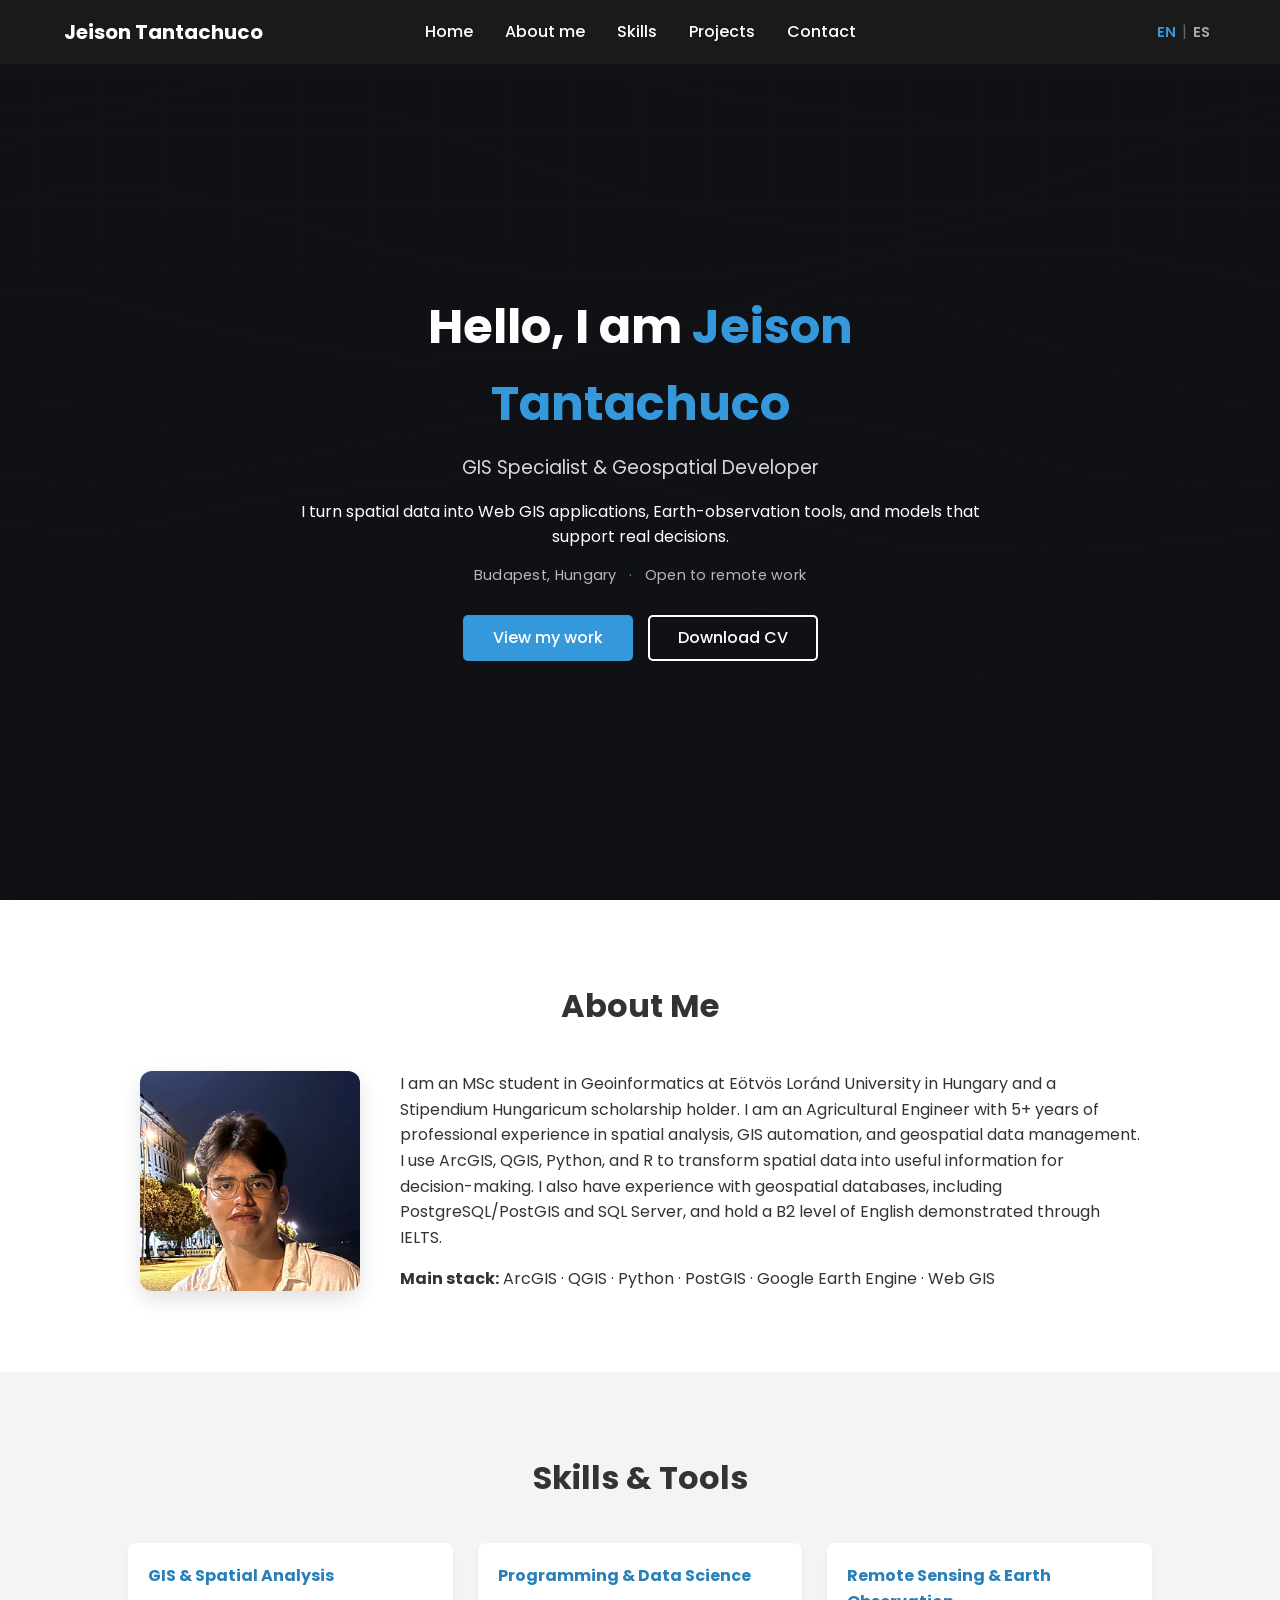
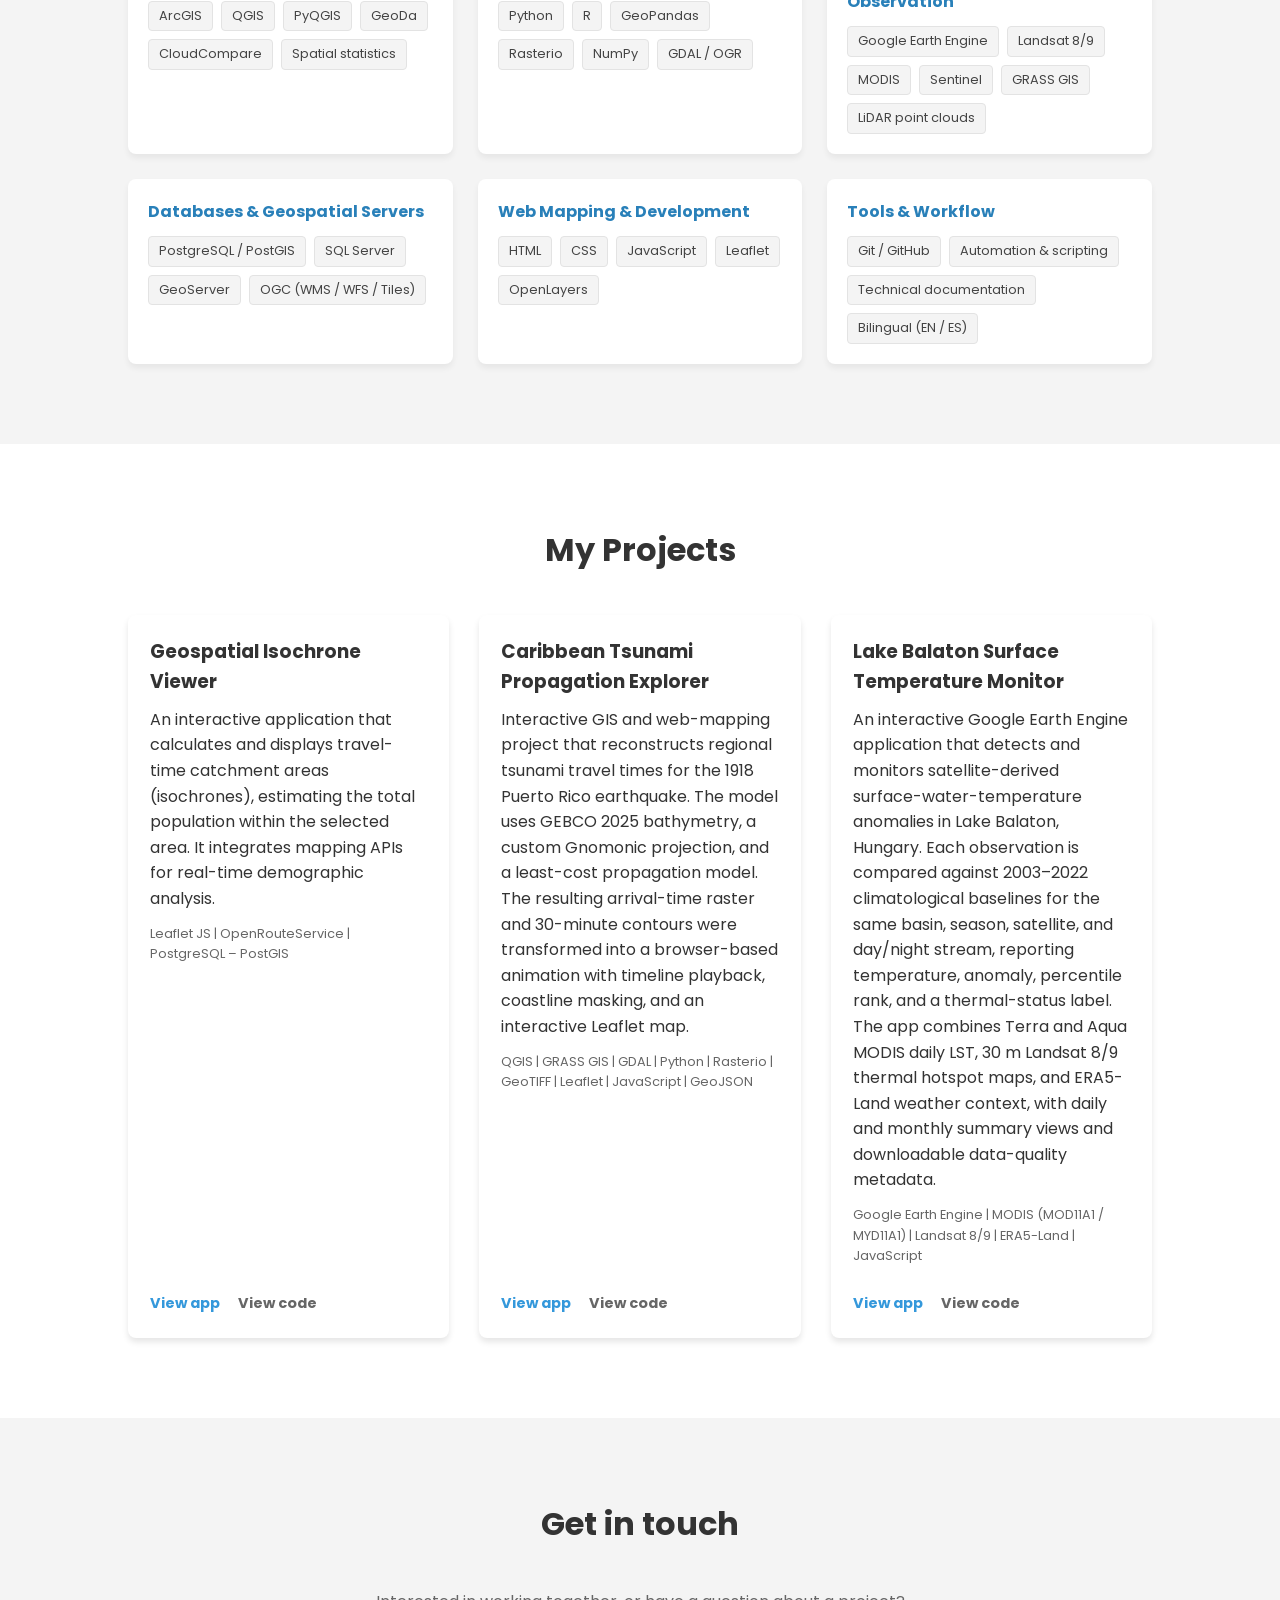
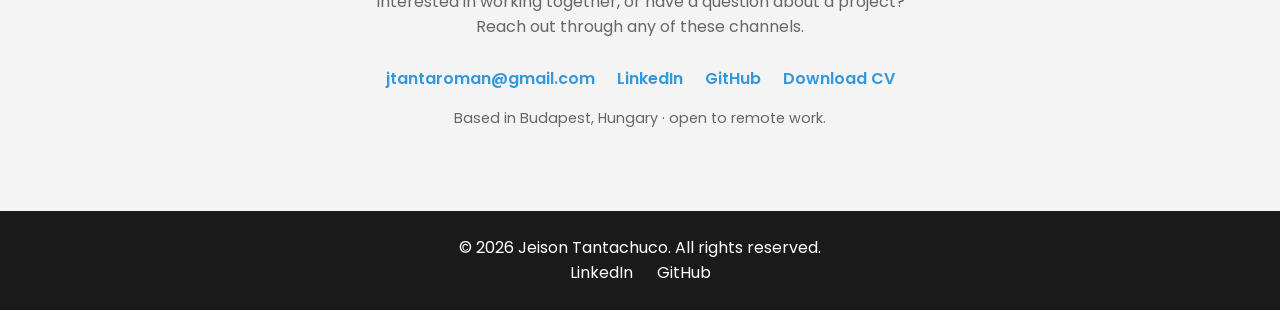
==== index.html @ 37efea2e "Trim hero/contact wording to 'open to remote work'; add processed headshot; ignore source images" ====
<!DOCTYPE html>
<html lang="en">
<head>
    <meta charset="UTF-8">
    <meta name="viewport" content="width=device-width, initial-scale=1.0">

    <title>Jeison Tantachuco — GIS Specialist &amp; Geospatial Developer</title>
    <meta name="description" content="Jeison Tantachuco — GIS Specialist and Geospatial Developer. MSc Geoinformatics student building Web GIS applications, Google Earth Engine tools, and spatial models. Based in Budapest, available worldwide (remote).">
    <meta name="author" content="Jeison Tantachuco">

    <!-- Open Graph / social preview -->
    <meta property="og:type" content="website">
    <meta property="og:title" content="Jeison Tantachuco — GIS Specialist &amp; Geospatial Developer">
    <meta property="og:description" content="Web GIS applications, Google Earth Engine tools, and spatial models. Based in Budapest, available worldwide (remote).">
    <meta property="og:url" content="https://jeisontantachuco.github.io/portafolio/">
    <meta property="og:image" content="https://jeisontantachuco.github.io/portafolio/assets/images/og-image.png">
    <meta name="twitter:card" content="summary_large_image">

    <link rel="icon" href="assets/favicon.svg" type="image/svg+xml">

    <!-- Vinculamos el CSS -->
    <link rel="stylesheet" href="css/style.css">
    <!-- Fuente de Google Fonts -->
    <link href="https://fonts.googleapis.com/css2?family=Poppins:wght@300;400;600;700&display=swap" rel="stylesheet">
</head>
<body>

    <!-- BARRA DE NAVEGACIÓN -->
    <header class="header">
        <nav class="navbar">
            <a href="#inicio" class="logo" data-i18n="logo">Jeison Tantachuco</a>

            <ul class="nav-links">
                <li>
                    <a href="#inicio" data-i18n="nav.home">Home</a>
                </li>
                <li>
                    <a href="#sobre-mi" data-i18n="nav.about">About me</a>
                </li>
                <li>
                    <a href="#skills" data-i18n="nav.skills">Skills</a>
                </li>
                <li>
                    <a href="#proyectos" data-i18n="nav.projects">Projects</a>
                </li>
                <li>
                    <a href="#contacto" data-i18n="nav.contact">Contact</a>
                </li>
            </ul>

            <div class="language-switcher" aria-label="Select language">
                <button
                    type="button"
                    class="language-btn active"
                    data-lang="en"
                    aria-pressed="true">
                    EN
                </button>

                <span class="language-divider">|</span>

                <button
                    type="button"
                    class="language-btn"
                    data-lang="es"
                    aria-pressed="false">
                    ES
                </button>
            </div>

            <button
                type="button"
                class="hamburger"
                aria-label="Open navigation menu"
                aria-expanded="false">
                <span></span>
                <span></span>
                <span></span>
            </button>
        </nav>
    </header>

    <!-- SECCIÓN HERO (PRINCIPAL) -->
    <section id="inicio" class="hero">
        <div class="hero-content">
            <h1>
                <span data-i18n="hero.greeting">Hello, I am</span>
                <span class="highlight">Jeison Tantachuco</span>
            </h1>

            <h3 data-i18n="hero.role">GIS Specialist &amp; Geospatial Developer</h3>

            <p data-i18n="hero.description">
                I turn spatial data into Web GIS applications, Earth-observation
                tools, and models that support real decisions.
            </p>

            <p class="hero-meta">
                <span data-i18n="hero.location">Budapest, Hungary</span>
                <span class="dot">·</span>
                <span data-i18n="hero.availability">Open to remote work</span>
            </p>

            <div class="hero-actions">
                <a href="#proyectos" class="btn" data-i18n="hero.button">
                    View my work
                </a>
                <a
                    href="cv_jeisontantachucoroman.pdf"
                    class="btn btn-outline"
                    target="_blank"
                    rel="noopener noreferrer"
                    download
                    data-i18n="hero.cv">
                    Download CV
                </a>
            </div>
        </div>
    </section>

    <!-- SECCIÓN SOBRE MÍ -->
    <section id="sobre-mi" class="section">
        <h2 class="section-title" data-i18n="about.title">About Me</h2>

        <div class="about-container">
            <div class="about-photo">
                <img
                    src="assets/images/headshot.jpg"
                    alt="Jeison Tantachuco"
                    style="display:none"
                    onload="this.style.display='block';this.nextElementSibling.style.display='none';">
                <div class="about-photo-fallback" aria-hidden="true">JT</div>
            </div>

            <div class="about-text">
                <p data-i18n="about.description">
                    I am an MSc student in Geoinformatics at Eötvös Loránd
                    University in Hungary and a Stipendium Hungaricum scholarship
                    holder. I am an Agricultural Engineer with 5+ years of
                    professional experience in spatial analysis, GIS automation,
                    and geospatial data management. I use ArcGIS, QGIS, Python, and
                    R to transform spatial data into useful information for
                    decision-making. I also have experience with geospatial
                    databases, including PostgreSQL/PostGIS and SQL Server, and
                    hold a B2 level of English demonstrated through IELTS.
                </p>

                <p>
                    <strong data-i18n="about.stack">Main stack:</strong>
                    ArcGIS · QGIS · Python · PostGIS · Google Earth Engine · Web GIS
                </p>
            </div>
        </div>
    </section>

    <!-- SECCIÓN SKILLS -->
    <section id="skills" class="section bg-light">
        <h2 class="section-title" data-i18n="skills.title">Skills &amp; Tools</h2>

        <div class="skills-grid">
            <div class="skill-category">
                <h3 data-i18n="skills.gis.title">GIS &amp; Spatial Analysis</h3>
                <div class="skill-tags">
                    <span>ArcGIS</span>
                    <span>QGIS</span>
                    <span>PyQGIS</span>
                    <span>GeoDa</span>
                    <span>CloudCompare</span>
                    <span>Spatial statistics</span>
                </div>
            </div>

            <div class="skill-category">
                <h3 data-i18n="skills.programming.title">Programming &amp; Data Science</h3>
                <div class="skill-tags">
                    <span>Python</span>
                    <span>R</span>
                    <span>GeoPandas</span>
                    <span>Rasterio</span>
                    <span>NumPy</span>
                    <span>GDAL / OGR</span>
                </div>
            </div>

            <div class="skill-category">
                <h3 data-i18n="skills.rs.title">Remote Sensing &amp; Earth Observation</h3>
                <div class="skill-tags">
                    <span>Google Earth Engine</span>
                    <span>Landsat 8/9</span>
                    <span>MODIS</span>
                    <span>Sentinel</span>
                    <span>GRASS GIS</span>
                    <span>LiDAR point clouds</span>
                </div>
            </div>

            <div class="skill-category">
                <h3 data-i18n="skills.databases.title">Databases &amp; Geospatial Servers</h3>
                <div class="skill-tags">
                    <span>PostgreSQL / PostGIS</span>
                    <span>SQL Server</span>
                    <span>GeoServer</span>
                    <span>OGC (WMS / WFS / Tiles)</span>
                </div>
            </div>

            <div class="skill-category">
                <h3 data-i18n="skills.web.title">Web Mapping &amp; Development</h3>
                <div class="skill-tags">
                    <span>HTML</span>
                    <span>CSS</span>
                    <span>JavaScript</span>
                    <span>Leaflet</span>
                    <span>OpenLayers</span>
                </div>
            </div>

            <div class="skill-category">
                <h3 data-i18n="skills.tools.title">Tools &amp; Workflow</h3>
                <div class="skill-tags">
                    <span>Git / GitHub</span>
                    <span>Automation &amp; scripting</span>
                    <span>Technical documentation</span>
                    <span>Bilingual (EN / ES)</span>
                </div>
            </div>
        </div>
    </section>

    <!-- SECCIÓN PROYECTOS -->
    <section id="proyectos" class="section">
        <h2 class="section-title" data-i18n="projects.title">
            My Projects
        </h2>

        <div class="projects-grid">
            <!-- Project 1 -->
            <div class="project-card">
                <div class="card-content">
                    <h3 data-i18n="projects.isochrones.title">
                        Geospatial Isochrone Viewer
                    </h3>

                    <p data-i18n="projects.isochrones.description">
                        An interactive application that calculates and displays
                        travel-time catchment areas (isochrones), estimating the
                        total population within the selected area. It integrates
                        mapping APIs for real-time demographic analysis.
                    </p>

                    <div class="tech-stack">
                        <span>Leaflet JS</span> |
                        <span>OpenRouteService</span> |
                        <span>PostgreSQL – PostGIS</span>
                    </div>

                    <div class="project-links">
                        <a
                            href="https://isocronapoblacion.vercel.app/"
                            class="btn-small"
                            target="_blank"
                            rel="noopener noreferrer"
                            data-i18n="projects.viewApp">
                            View app
                        </a>
                        <a
                            href="https://github.com/JeisonTantachuco/isocrona_poblacion"
                            class="btn-small btn-code"
                            target="_blank"
                            rel="noopener noreferrer"
                            data-i18n="projects.viewCode">
                            View code
                        </a>
                    </div>
                </div>
            </div>

            <!-- Project 2 -->
            <div class="project-card">
                <div class="card-content">
                    <h3 data-i18n="projects.tsunami.title">
                        Caribbean Tsunami Propagation Explorer
                    </h3>

                    <p data-i18n="projects.tsunami.description">
                        Interactive GIS and web-mapping project that reconstructs regional
                        tsunami travel times for the 1918 Puerto Rico earthquake. The model
                        uses GEBCO 2025 bathymetry, a custom Gnomonic projection, and a
                        least-cost propagation model. The resulting arrival-time raster and
                        30-minute contours were transformed into a browser-based animation
                        with timeline playback, coastline masking, and an interactive
                        Leaflet map.
                    </p>

                    <div class="tech-stack">
                        <span>QGIS</span> |
                        <span>GRASS GIS</span> |
                        <span>GDAL</span> |
                        <span>Python</span> |
                        <span>Rasterio</span> |
                        <span>GeoTIFF</span> |
                        <span>Leaflet</span> |
                        <span>JavaScript</span> |
                        <span>GeoJSON</span>
                    </div>

                    <div class="project-links">
                        <a
                            href="https://jeisontantachuco.github.io/caribbean-tsunami-propagation-explorer/"
                            class="btn-small"
                            target="_blank"
                            rel="noopener noreferrer"
                            data-i18n="projects.viewApp">
                            View app
                        </a>
                        <a
                            href="https://github.com/JeisonTantachuco/caribbean-tsunami-propagation-explorer"
                            class="btn-small btn-code"
                            target="_blank"
                            rel="noopener noreferrer"
                            data-i18n="projects.viewCode">
                            View code
                        </a>
                    </div>
                </div>
            </div>

            <!-- Project 3 -->
            <div class="project-card">
                <div class="card-content">
                    <h3 data-i18n="projects.balaton.title">
                        Lake Balaton Surface Temperature Monitor
                    </h3>

                    <p data-i18n="projects.balaton.description">
                        An interactive Google Earth Engine application that detects and
                        monitors satellite-derived surface-water-temperature anomalies in
                        Lake Balaton, Hungary. Each observation is compared against
                        2003–2022 climatological baselines for the same basin, season,
                        satellite, and day/night stream, reporting temperature, anomaly,
                        percentile rank, and a thermal-status label. The app combines Terra
                        and Aqua MODIS daily LST, 30 m Landsat 8/9 thermal hotspot maps, and
                        ERA5-Land weather context, with daily and monthly summary views and
                        downloadable data-quality metadata.
                    </p>

                    <div class="tech-stack">
                        <span>Google Earth Engine</span> |
                        <span>MODIS (MOD11A1 / MYD11A1)</span> |
                        <span>Landsat 8/9</span> |
                        <span>ERA5-Land</span> |
                        <span>JavaScript</span>
                    </div>

                    <div class="project-links">
                        <a
                            href="https://jtantaroman.users.earthengine.app/view/lake-balaton-lst-monitor"
                            class="btn-small"
                            target="_blank"
                            rel="noopener noreferrer"
                            data-i18n="projects.viewApp">
                            View app
                        </a>
                        <a
                            href="https://github.com/JeisonTantachuco/lake-balaton-lst-monitor"
                            class="btn-small btn-code"
                            target="_blank"
                            rel="noopener noreferrer"
                            data-i18n="projects.viewCode">
                            View code
                        </a>
                    </div>
                </div>
            </div>
        </div>
    </section>

    <!-- SECCIÓN CONTACTO -->
    <section id="contacto" class="section contact bg-light">
        <h2 class="section-title" data-i18n="contact.title">Get in touch</h2>

        <p class="contact-description" data-i18n="contact.description">
            Interested in working together, or have a question about a project?
            Reach out through any of these channels.
        </p>

        <div class="contact-methods">
            <a href="mailto:jtantaroman@gmail.com">jtantaroman@gmail.com</a>
            <a
                href="https://www.linkedin.com/in/jeison-alberto-tantachuco-roman/"
                target="_blank"
                rel="noopener noreferrer">
                LinkedIn
            </a>
            <a
                href="https://github.com/JeisonTantachuco"
                target="_blank"
                rel="noopener noreferrer">
                GitHub
            </a>
            <a
                href="cv_jeisontantachucoroman.pdf"
                target="_blank"
                rel="noopener noreferrer"
                download
                data-i18n="contact.cv">
                Download CV
            </a>
        </div>

        <p class="contact-location" data-i18n="contact.location">
            Based in Budapest, Hungary · open to remote work.
        </p>
    </section>

    <!-- FOOTER -->
    <footer class="footer">
        <p>
            &copy; 2026 Jeison Tantachuco.
            <span data-i18n="footer.rights">All rights reserved.</span>
        </p>

        <div class="socials">
            <a
                href="https://www.linkedin.com/in/jeison-alberto-tantachuco-roman/"
                target="_blank"
                rel="noopener noreferrer">
                LinkedIn
            </a>

            <a
                href="https://github.com/JeisonTantachuco"
                target="_blank"
                rel="noopener noreferrer">
                GitHub
            </a>
        </div>
    </footer>

    <!-- Vinculamos el JS -->
    <script type="module" src="js/main.js"></script>
</body>
</html>
---- css/style.css ----
/* VARIABLES GLOBALES */
:root {
    --primary-color: #3498db;
    --primary-dark: #2980b9;
    --dark-bg: #1a1a1a;
    --light-bg: #f4f4f4;
    --text-color: #333;
    --text-muted: #666;
    --text-light: #fff;
    --font-main: 'Poppins', sans-serif;
}

/* RESETEO BÁSICO */
* {
    margin: 0;
    padding: 0;
    box-sizing: border-box;
    text-decoration: none;
    list-style: none;
}

html {
    scroll-behavior: smooth; /* Desplazamiento suave */
}

body {
    font-family: var(--font-main);
    color: var(--text-color);
    line-height: 1.6;
}

img {
    max-width: 100%;
}

/* HEADER & NAV */
.header {
    background: var(--dark-bg);
    padding: 1rem 5%;
    position: fixed;
    width: 100%;
    top: 0;
    z-index: 1000;
}

.navbar {
    display: grid;
    grid-template-columns: 1fr auto 1fr;
    align-items: center;
    width: 100%;
}

.logo {
    color: var(--text-light);
    font-size: 1.25rem;
    font-weight: 700;
    justify-self: start;
    white-space: nowrap;
}

.hamburger {
    display: none;
}

.hamburger span {
    display: block;
    width: 25px;
    height: 3px;
    background-color: var(--text-light);
    border-radius: 2px;
    transition: transform 0.3s ease, opacity 0.3s ease;
}

.nav-links {
    display: flex;
    align-items: center;
    justify-content: center;
    gap: 32px;
    margin: 0;
}

.nav-links a {
    color: var(--text-light);
    font-weight: 500;
    transition: 0.3s;
}

.nav-links a:hover {
    color: var(--primary-color);
}

/* LANGUAGE SWITCHER */
.language-switcher {
    display: flex;
    align-items: center;
    justify-self: end;
    color: var(--text-light);
}

.language-btn {
    padding: 4px 6px;
    border: none;
    background: transparent;
    color: #aaa;
    font-family: var(--font-main);
    font-size: 0.9rem;
    font-weight: 600;
    cursor: pointer;
    transition: color 0.3s ease;
}

.language-btn:hover {
    color: var(--primary-color);
}

.language-btn.active {
    color: var(--primary-color);
}

.language-divider {
    color: #666;
}

/* HERO SECTION */
.hero {
    min-height: 100vh;
    padding: 110px 5% 60px;
    background: linear-gradient(rgba(15, 16, 20, 0.82), rgba(15, 16, 20, 0.93)),
                url('../assets/images/hero-bg.svg');
    background-size: cover;
    background-position: center;
    display: flex;
    justify-content: center;
    align-items: center;
    text-align: center;
    color: var(--text-light);
}

.hero-content {
    max-width: 720px;
}

.hero h1 {
    font-size: 3rem;
    margin-bottom: 10px;
}

.hero h3 {
    font-weight: 400;
    color: #d8d8d8;
    margin-bottom: 16px;
}

.highlight {
    color: var(--primary-color);
}

.hero-meta {
    font-size: 0.9rem;
    letter-spacing: 0.3px;
    color: #b8b8b8;
    margin-top: 14px;
}

.hero-meta .dot {
    margin: 0 8px;
    color: var(--primary-color);
}

.hero-actions {
    display: flex;
    gap: 15px;
    justify-content: center;
    flex-wrap: wrap;
    margin-top: 28px;
}

.btn {
    display: inline-block;
    background: var(--primary-color);
    color: #fff;
    padding: 10px 30px;
    border-radius: 5px;
    font-weight: 500;
    transition: 0.3s;
}

.btn:hover {
    background: var(--primary-dark);
}

.btn-outline {
    background: transparent;
    border: 2px solid #fff;
    padding: 8px 28px;
}

.btn-outline:hover {
    background: #fff;
    color: var(--dark-bg);
}

/* SECCIONES GENERALES */
.section {
    padding: 80px 10%;
    scroll-margin-top: 20px;
}

.section-title {
    text-align: center;
    margin-bottom: 40px;
    font-size: 2rem;
}

.bg-light {
    background-color: var(--light-bg);
}

/* ABOUT */
.about-container {
    display: flex;
    gap: 40px;
    align-items: flex-start;
    max-width: 1000px;
    margin: 0 auto;
    flex-wrap: wrap;
}

.about-photo {
    flex: 0 0 220px;
}

.about-photo img,
.about-photo-fallback {
    width: 220px;
    height: 220px;
    border-radius: 12px;
    object-fit: cover;
    box-shadow: 0 8px 20px rgba(0, 0, 0, 0.12);
}

.about-photo-fallback {
    display: flex;
    align-items: center;
    justify-content: center;
    background: linear-gradient(135deg, var(--primary-color), #2c3e50);
    color: #fff;
    font-size: 4rem;
    font-weight: 600;
    letter-spacing: 3px;
}

.about-text {
    flex: 1;
    min-width: 280px;
}

.about-text p + p {
    margin-top: 16px;
}

/* SKILLS */
.skills-grid {
    display: grid;
    grid-template-columns: repeat(auto-fit, minmax(260px, 1fr));
    gap: 25px;
    max-width: 1100px;
    margin: 0 auto;
}

.skill-category {
    background: #fff;
    border-radius: 8px;
    padding: 20px;
    box-shadow: 0 4px 6px rgba(0, 0, 0, 0.06);
}

.skill-category h3 {
    font-size: 1rem;
    margin-bottom: 12px;
    color: var(--primary-dark);
}

.skill-tags {
    display: flex;
    flex-wrap: wrap;
    gap: 8px;
}

.skill-tags span {
    background: var(--light-bg);
    border: 1px solid #e3e3e3;
    border-radius: 4px;
    padding: 4px 10px;
    font-size: 0.8rem;
    color: #444;
}

/* PROYECTOS (GRID) */
.projects-grid {
    display: grid;
    grid-template-columns: repeat(auto-fit, minmax(280px, 1fr));
    gap: 30px;
    max-width: 1100px;
    margin: 0 auto;
}

.project-card {
    display: flex;
    background: #fff;
    padding: 22px;
    border-radius: 8px;
    box-shadow: 0 4px 6px rgba(0, 0, 0, 0.1);
    transition: transform 0.3s;
}

.project-card:hover {
    transform: translateY(-5px);
}

.card-content {
    display: flex;
    flex-direction: column;
    flex: 1;
}

.project-card h3 {
    margin-bottom: 10px;
}

.tech-stack {
    margin: 12px 0;
    font-size: 0.8rem;
    color: var(--text-muted);
}

.project-links {
    margin-top: auto;
    padding-top: 14px;
    display: flex;
    gap: 18px;
}

.btn-small {
    display: inline-block;
    color: var(--primary-color);
    font-weight: 700;
    font-size: 0.9rem;
}

.btn-small:hover {
    text-decoration: underline;
}

.btn-code {
    color: var(--text-muted);
}

/* CONTACT */
.contact {
    text-align: center;
}

.contact-description {
    max-width: 560px;
    margin: 0 auto;
    color: var(--text-muted);
}

.contact-methods {
    display: flex;
    flex-wrap: wrap;
    gap: 22px;
    justify-content: center;
    margin: 26px 0 16px;
}

.contact-methods a {
    color: var(--primary-color);
    font-weight: 600;
}

.contact-methods a:hover {
    text-decoration: underline;
}

.contact-location {
    color: var(--text-muted);
    font-size: 0.9rem;
}

/* FOOTER */
.footer {
    background: var(--dark-bg);
    color: var(--text-light);
    text-align: center;
    padding: 24px 20px;
}

.socials a {
    color: var(--text-light);
    margin: 0 10px;
}

.socials a:hover {
    color: var(--primary-color);
}

/* RESPONSIVE (MÓVIL) */
@media (max-width: 768px) {
    .nav-links {
        display: none;
        position: fixed;
        top: 70px;
        left: 0;
        width: 100%;
        padding: 25px;
        flex-direction: column;
        align-items: center;
        gap: 20px;
        background-color: var(--dark-bg);
        box-shadow: 0 5px 10px rgba(0, 0, 0, 0.2);
    }

    .nav-links.open {
        display: flex;
    }

    .navbar {
        display: flex;
        justify-content: space-between;
    }

    .language-switcher {
        margin-left: auto;
        margin-right: 15px;
    }

    .language-btn {
        font-size: 0.85rem;
    }

    .hero h1 {
        font-size: 2rem;
    }

    .section {
        padding: 70px 8%;
    }

    .about-container {
        flex-direction: column;
        align-items: center;
        text-align: center;
    }

    .hamburger {
        display: flex;
        flex-direction: column;
        justify-content: center;
        gap: 5px;
        padding: 5px;
        border: none;
        background: transparent;
        cursor: pointer;
    }
}
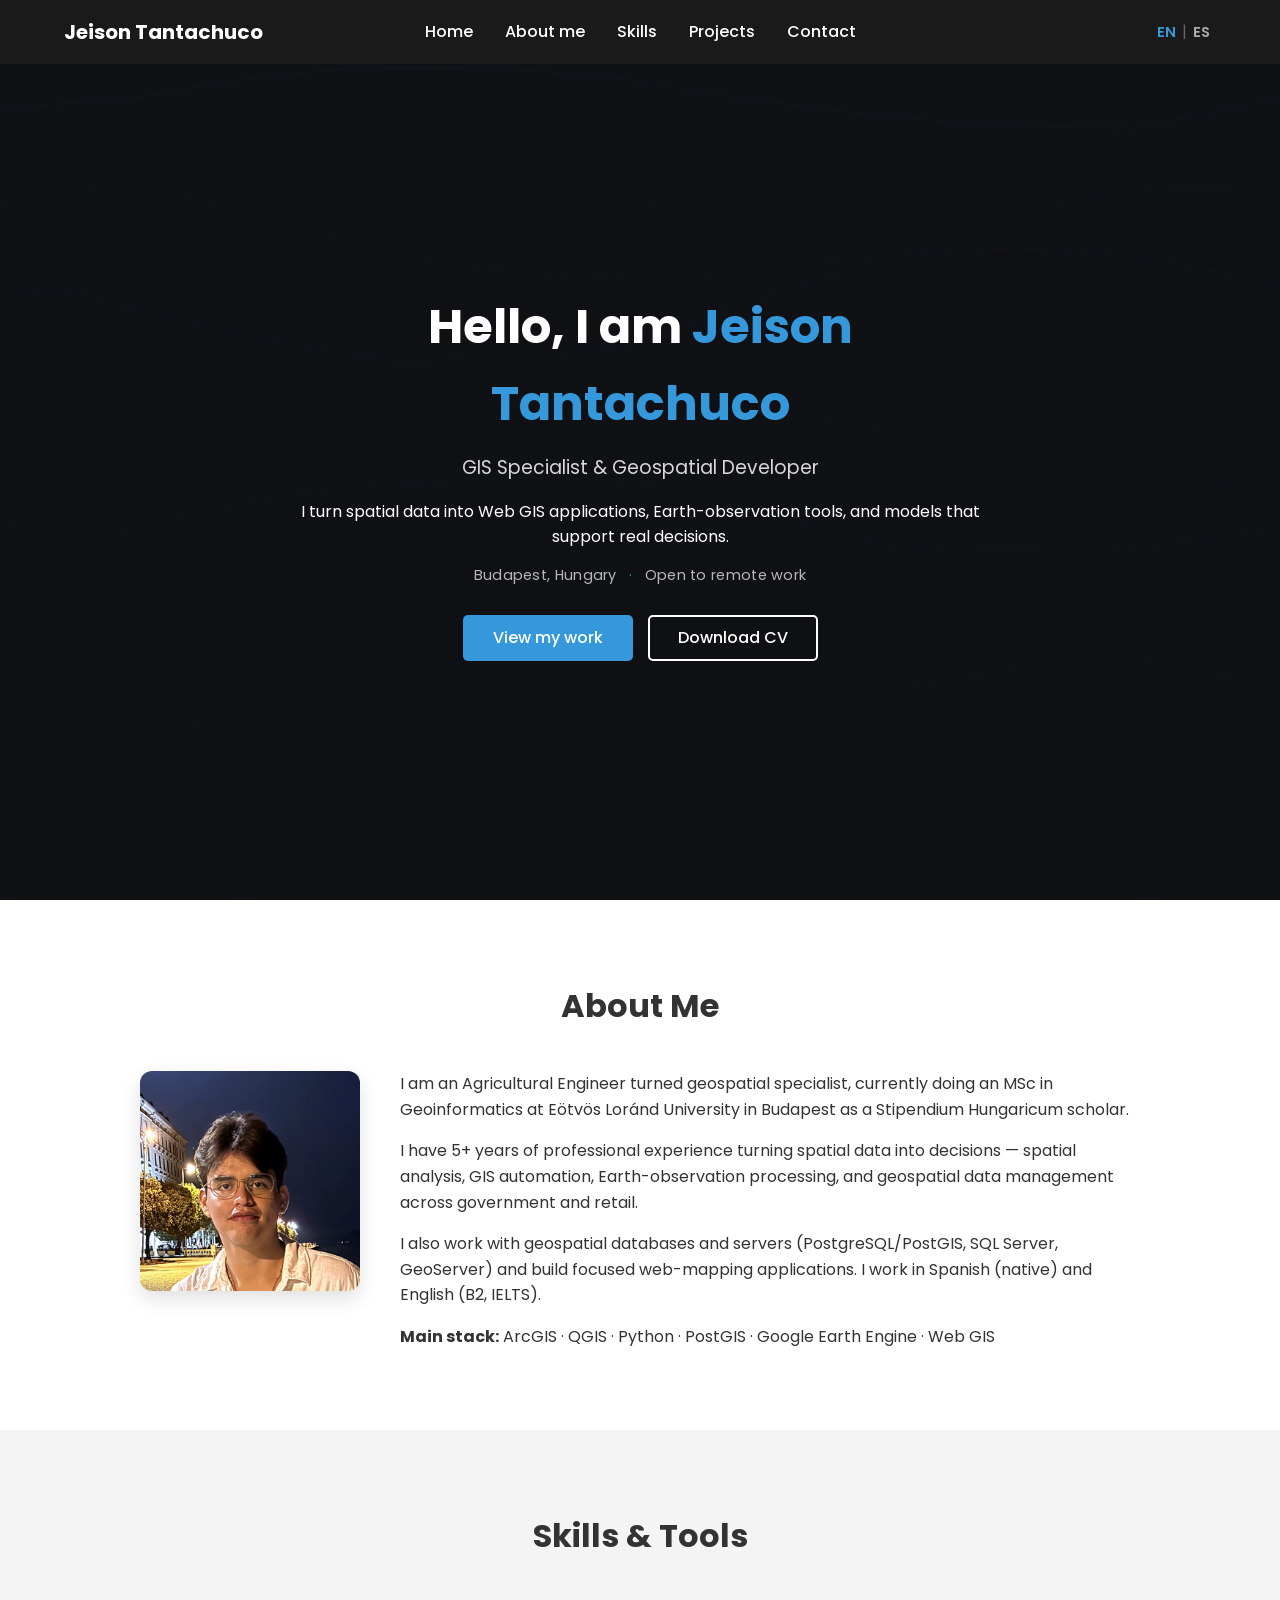
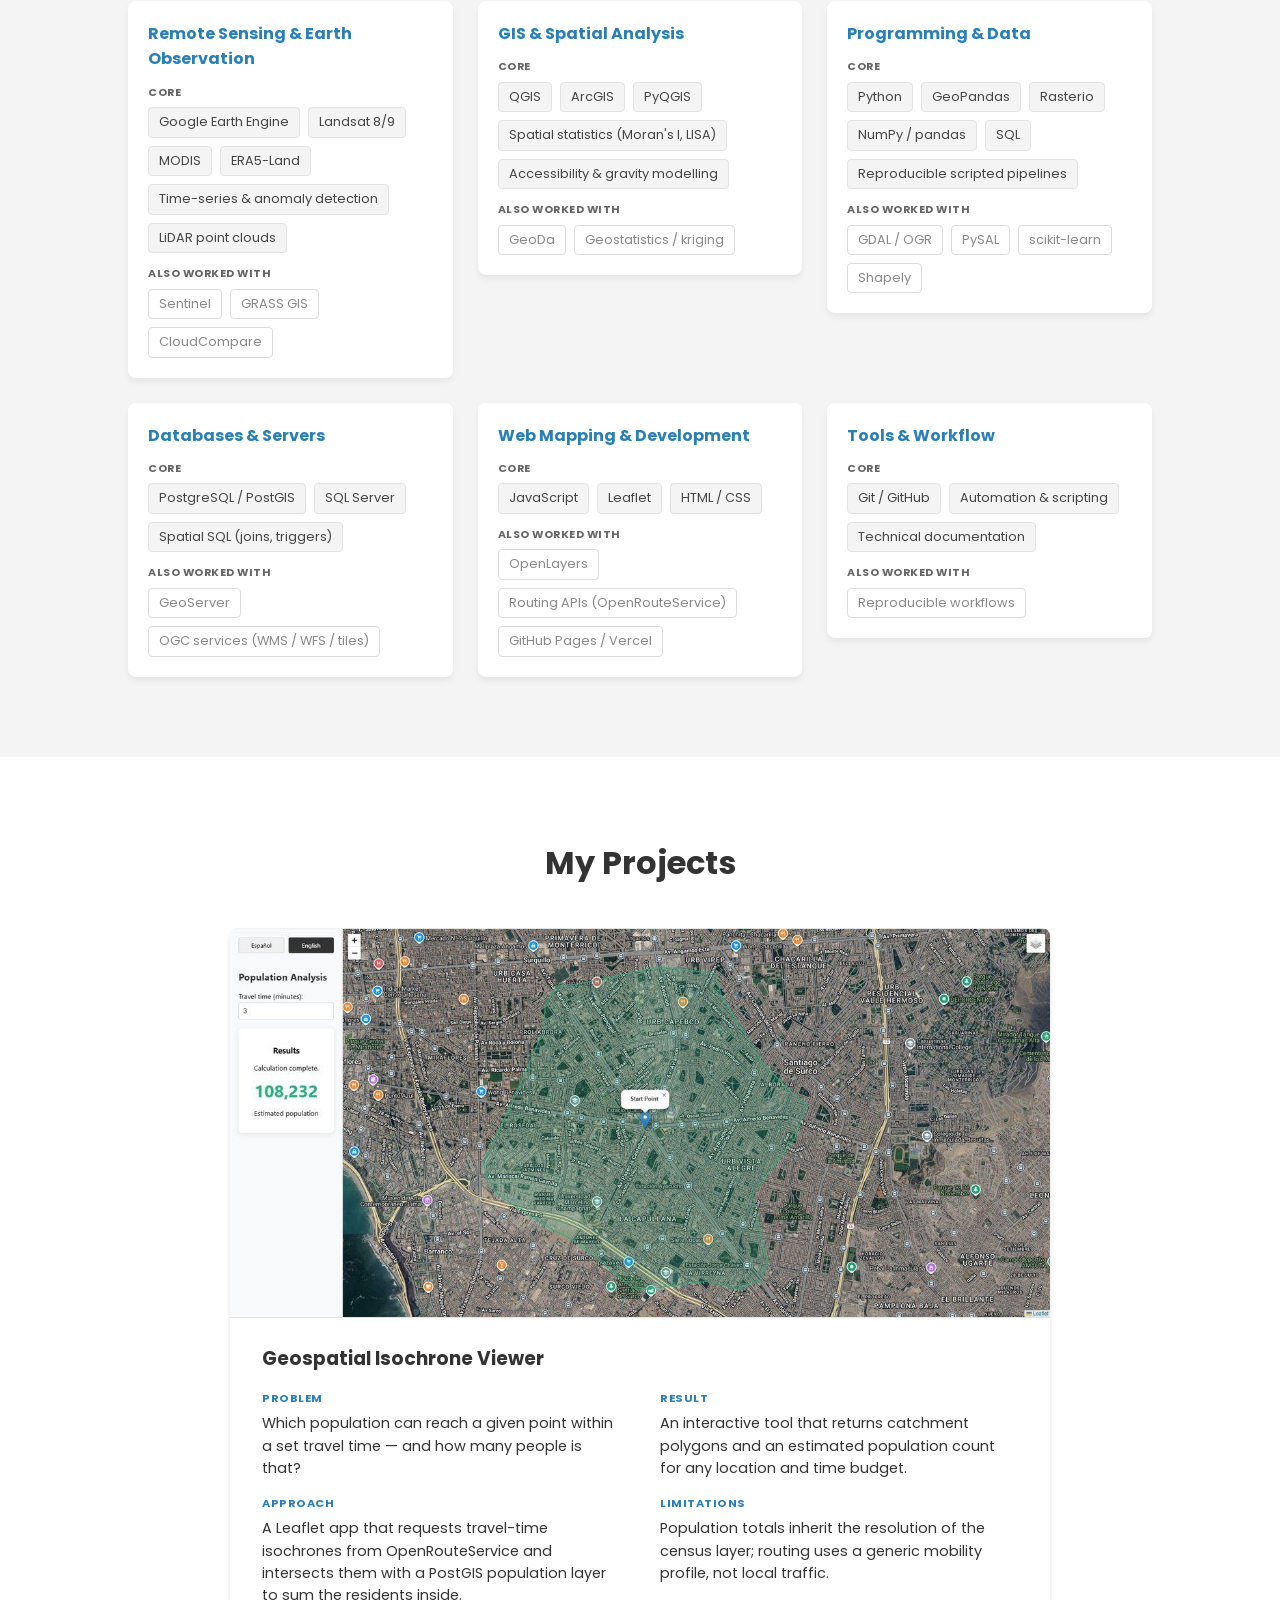
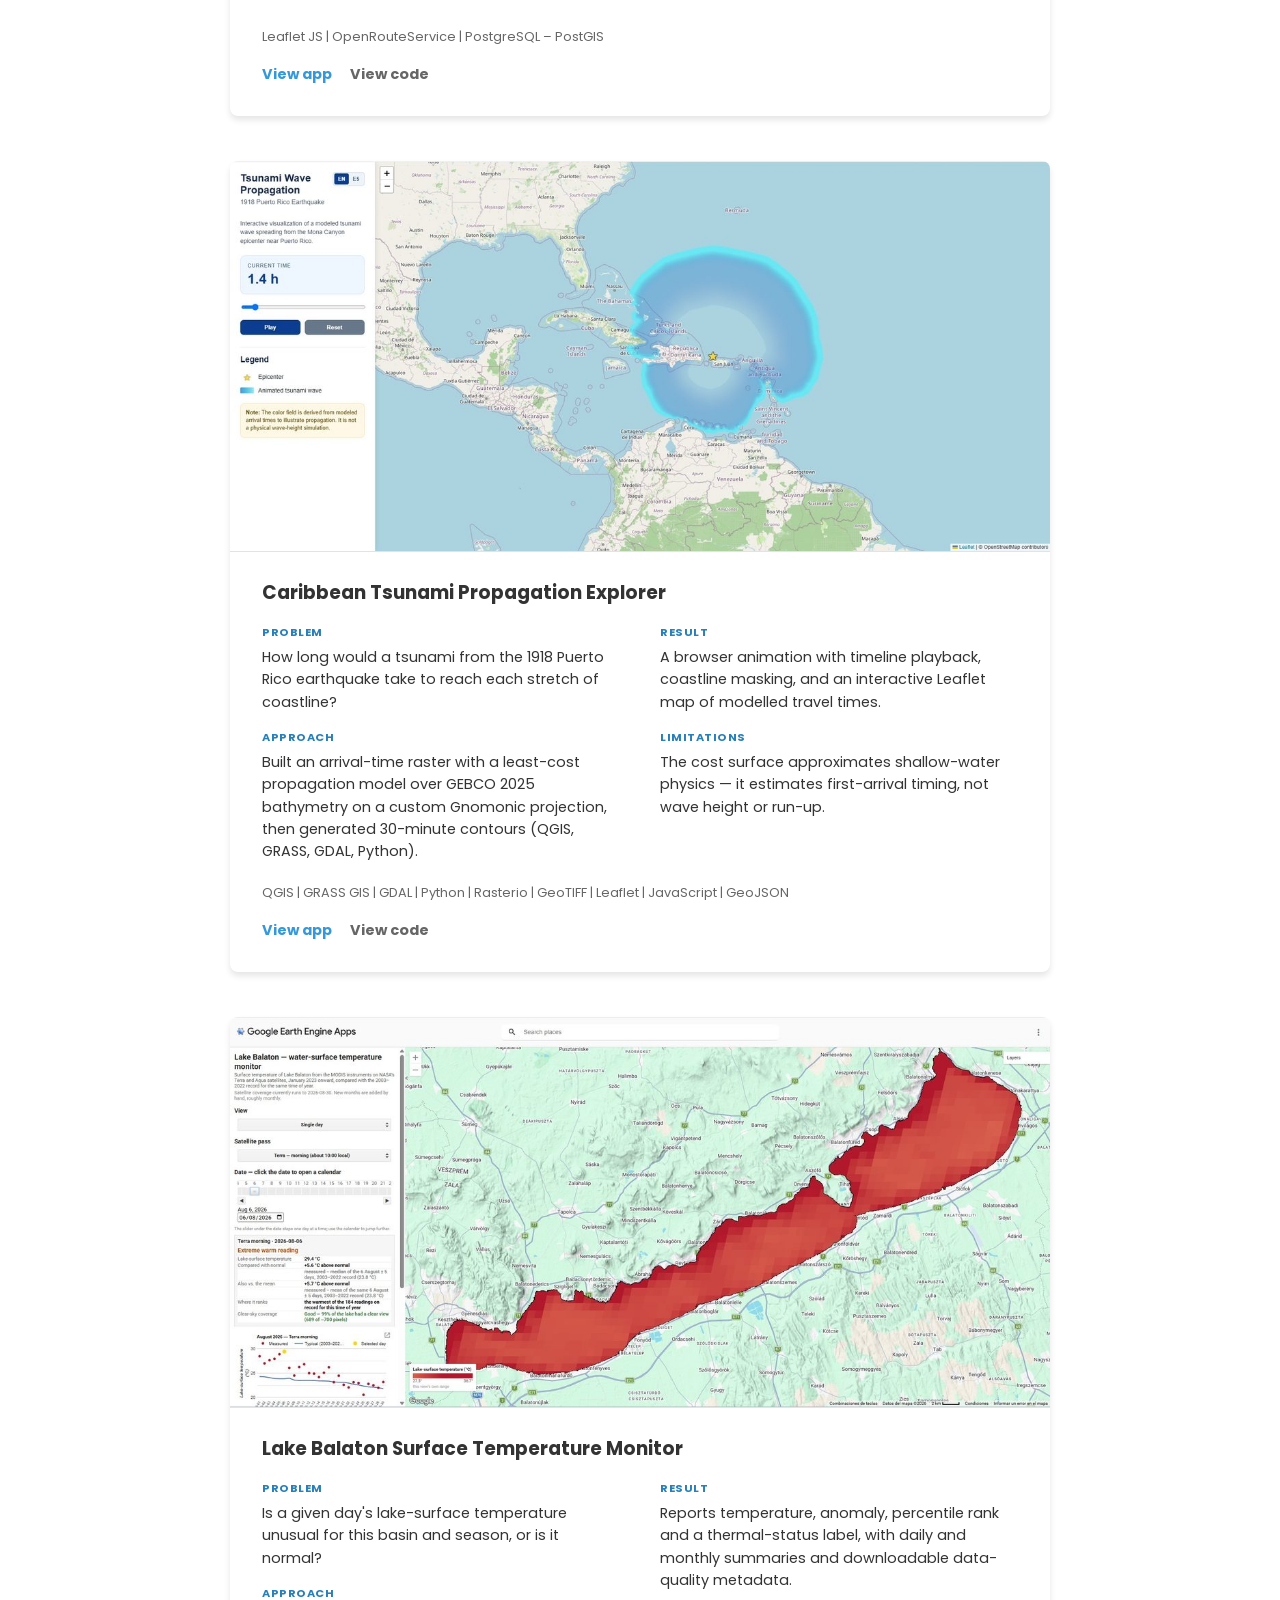
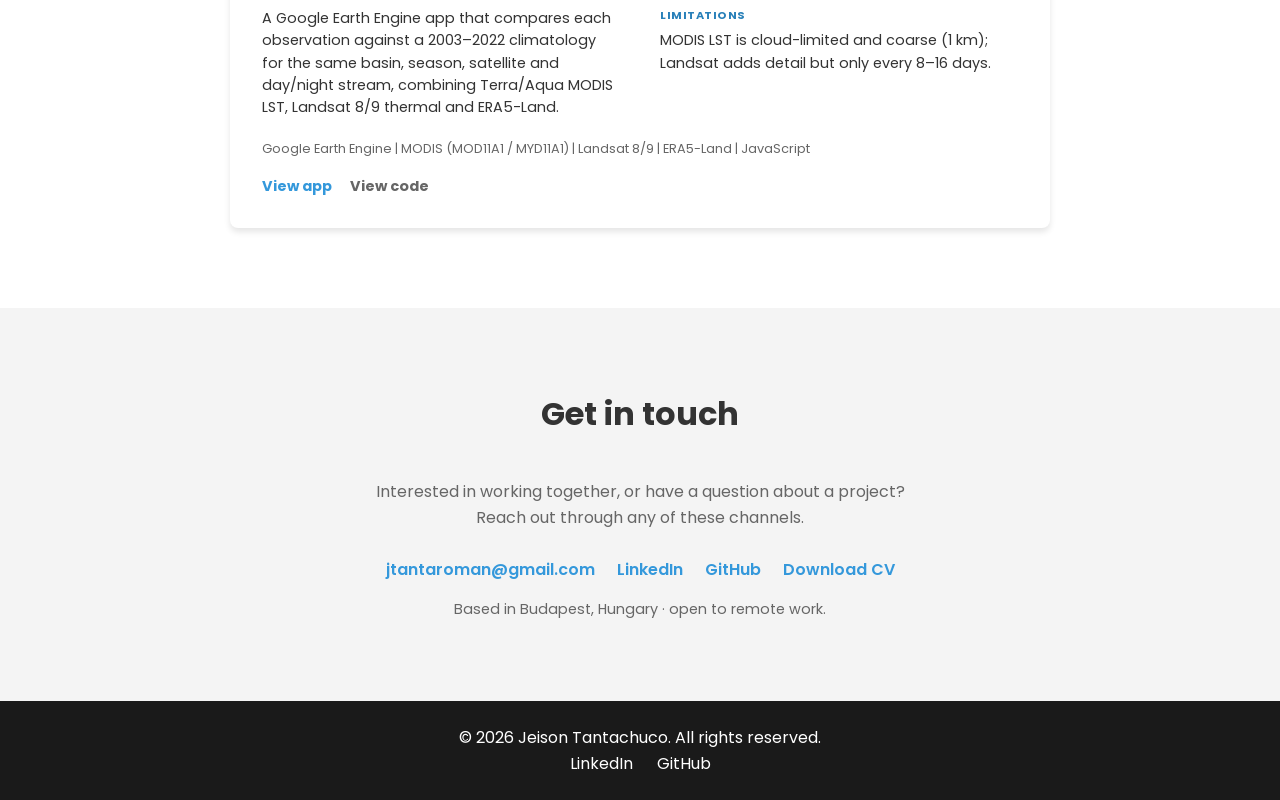
==== commit 283d4504: "Rework About, Skills and Projects sections - About: split the single paragraph into three (backgroun" ====
--- a/index.html
+++ b/index.html
@@ -5,13 +5,13 @@
     <meta name="viewport" content="width=device-width, initial-scale=1.0">
 
     <title>Jeison Tantachuco — GIS Specialist &amp; Geospatial Developer</title>
-    <meta name="description" content="Jeison Tantachuco — GIS Specialist and Geospatial Developer. MSc Geoinformatics student building Web GIS applications, Google Earth Engine tools, and spatial models. Based in Budapest, available worldwide (remote).">
+    <meta name="description" content="Jeison Tantachuco — GIS Specialist and Geospatial Developer. MSc Geoinformatics student building Web GIS applications, Google Earth Engine tools, and spatial models. Based in Budapest, open to remote work.">
     <meta name="author" content="Jeison Tantachuco">
 
     <!-- Open Graph / social preview -->
     <meta property="og:type" content="website">
     <meta property="og:title" content="Jeison Tantachuco — GIS Specialist &amp; Geospatial Developer">
-    <meta property="og:description" content="Web GIS applications, Google Earth Engine tools, and spatial models. Based in Budapest, available worldwide (remote).">
+    <meta property="og:description" content="Web GIS applications, Google Earth Engine tools, and spatial models. Based in Budapest, open to remote work.">
     <meta property="og:url" content="https://jeisontantachuco.github.io/portafolio/">
     <meta property="og:image" content="https://jeisontantachuco.github.io/portafolio/assets/images/og-image.png">
     <meta name="twitter:card" content="summary_large_image">
@@ -106,7 +106,7 @@
                     View my work
                 </a>
                 <a
-                    href="cv_jeisontantachucoroman.pdf"
+                    href="jeisontantachuco_cv.pdf"
                     class="btn btn-outline"
                     target="_blank"
                     rel="noopener noreferrer"
@@ -133,16 +133,24 @@
             </div>
 
             <div class="about-text">
-                <p data-i18n="about.description">
-                    I am an MSc student in Geoinformatics at Eötvös Loránd
-                    University in Hungary and a Stipendium Hungaricum scholarship
-                    holder. I am an Agricultural Engineer with 5+ years of
-                    professional experience in spatial analysis, GIS automation,
-                    and geospatial data management. I use ArcGIS, QGIS, Python, and
-                    R to transform spatial data into useful information for
-                    decision-making. I also have experience with geospatial
-                    databases, including PostgreSQL/PostGIS and SQL Server, and
-                    hold a B2 level of English demonstrated through IELTS.
+                <p data-i18n="about.p1">
+                    I am an Agricultural Engineer turned geospatial specialist,
+                    currently doing an MSc in Geoinformatics at Eötvös Loránd
+                    University in Budapest as a Stipendium Hungaricum scholar.
+                </p>
+
+                <p data-i18n="about.p2">
+                    I have 5+ years of professional experience turning spatial
+                    data into decisions — spatial analysis, GIS automation,
+                    Earth-observation processing, and geospatial data management
+                    across government and retail.
+                </p>
+
+                <p data-i18n="about.p3">
+                    I also work with geospatial databases and servers
+                    (PostgreSQL/PostGIS, SQL Server, GeoServer) and build focused
+                    web-mapping applications. I work in Spanish (native) and
+                    English (B2, IELTS).
                 </p>
 
                 <p>
@@ -159,69 +167,103 @@
 
         <div class="skills-grid">
             <div class="skill-category">
-                <h3 data-i18n="skills.gis.title">GIS &amp; Spatial Analysis</h3>
-                <div class="skill-tags">
-                    <span>ArcGIS</span>
-                    <span>QGIS</span>
-                    <span>PyQGIS</span>
-                    <span>GeoDa</span>
-                    <span>CloudCompare</span>
-                    <span>Spatial statistics</span>
-                </div>
-            </div>
-
-            <div class="skill-category">
-                <h3 data-i18n="skills.programming.title">Programming &amp; Data Science</h3>
-                <div class="skill-tags">
-                    <span>Python</span>
-                    <span>R</span>
-                    <span>GeoPandas</span>
-                    <span>Rasterio</span>
-                    <span>NumPy</span>
-                    <span>GDAL / OGR</span>
-                </div>
-            </div>
-
-            <div class="skill-category">
                 <h3 data-i18n="skills.rs.title">Remote Sensing &amp; Earth Observation</h3>
+                <p class="skill-tier-label" data-i18n="skills.core">Core</p>
                 <div class="skill-tags">
                     <span>Google Earth Engine</span>
                     <span>Landsat 8/9</span>
                     <span>MODIS</span>
+                    <span>ERA5-Land</span>
+                    <span>Time-series &amp; anomaly detection</span>
+                    <span>LiDAR point clouds</span>
+                </div>
+                <p class="skill-tier-label" data-i18n="skills.familiar">Also worked with</p>
+                <div class="skill-tags skill-tags-muted">
                     <span>Sentinel</span>
                     <span>GRASS GIS</span>
-                    <span>LiDAR point clouds</span>
+                    <span>CloudCompare</span>
                 </div>
             </div>
 
             <div class="skill-category">
-                <h3 data-i18n="skills.databases.title">Databases &amp; Geospatial Servers</h3>
+                <h3 data-i18n="skills.gis.title">GIS &amp; Spatial Analysis</h3>
+                <p class="skill-tier-label" data-i18n="skills.core">Core</p>
+                <div class="skill-tags">
+                    <span>QGIS</span>
+                    <span>ArcGIS</span>
+                    <span>PyQGIS</span>
+                    <span>Spatial statistics (Moran's I, LISA)</span>
+                    <span>Accessibility &amp; gravity modelling</span>
+                </div>
+                <p class="skill-tier-label" data-i18n="skills.familiar">Also worked with</p>
+                <div class="skill-tags skill-tags-muted">
+                    <span>GeoDa</span>
+                    <span>Geostatistics / kriging</span>
+                </div>
+            </div>
+
+            <div class="skill-category">
+                <h3 data-i18n="skills.programming.title">Programming &amp; Data</h3>
+                <p class="skill-tier-label" data-i18n="skills.core">Core</p>
+                <div class="skill-tags">
+                    <span>Python</span>
+                    <span>GeoPandas</span>
+                    <span>Rasterio</span>
+                    <span>NumPy / pandas</span>
+                    <span>SQL</span>
+                    <span>Reproducible scripted pipelines</span>
+                </div>
+                <p class="skill-tier-label" data-i18n="skills.familiar">Also worked with</p>
+                <div class="skill-tags skill-tags-muted">
+                    <span>GDAL / OGR</span>
+                    <span>PySAL</span>
+                    <span>scikit-learn</span>
+                    <span>Shapely</span>
+                </div>
+            </div>
+
+            <div class="skill-category">
+                <h3 data-i18n="skills.databases.title">Databases &amp; Servers</h3>
+                <p class="skill-tier-label" data-i18n="skills.core">Core</p>
                 <div class="skill-tags">
                     <span>PostgreSQL / PostGIS</span>
                     <span>SQL Server</span>
+                    <span>Spatial SQL (joins, triggers)</span>
+                </div>
+                <p class="skill-tier-label" data-i18n="skills.familiar">Also worked with</p>
+                <div class="skill-tags skill-tags-muted">
                     <span>GeoServer</span>
-                    <span>OGC (WMS / WFS / Tiles)</span>
+                    <span>OGC services (WMS / WFS / tiles)</span>
                 </div>
             </div>
 
             <div class="skill-category">
                 <h3 data-i18n="skills.web.title">Web Mapping &amp; Development</h3>
+                <p class="skill-tier-label" data-i18n="skills.core">Core</p>
                 <div class="skill-tags">
-                    <span>HTML</span>
-                    <span>CSS</span>
                     <span>JavaScript</span>
                     <span>Leaflet</span>
+                    <span>HTML / CSS</span>
+                </div>
+                <p class="skill-tier-label" data-i18n="skills.familiar">Also worked with</p>
+                <div class="skill-tags skill-tags-muted">
                     <span>OpenLayers</span>
+                    <span>Routing APIs (OpenRouteService)</span>
+                    <span>GitHub Pages / Vercel</span>
                 </div>
             </div>
 
             <div class="skill-category">
                 <h3 data-i18n="skills.tools.title">Tools &amp; Workflow</h3>
+                <p class="skill-tier-label" data-i18n="skills.core">Core</p>
                 <div class="skill-tags">
                     <span>Git / GitHub</span>
                     <span>Automation &amp; scripting</span>
                     <span>Technical documentation</span>
-                    <span>Bilingual (EN / ES)</span>
+                </div>
+                <p class="skill-tier-label" data-i18n="skills.familiar">Also worked with</p>
+                <div class="skill-tags skill-tags-muted">
+                    <span>Reproducible workflows</span>
                 </div>
             </div>
         </div>
@@ -236,17 +278,57 @@
         <div class="projects-grid">
             <!-- Project 1 -->
             <div class="project-card">
+                <a
+                    class="project-thumb"
+                    style="display:none"
+                    href="https://isocronapoblacion.vercel.app/"
+                    target="_blank"
+                    rel="noopener noreferrer"
+                    aria-label="Open the Geospatial Isochrone Viewer app">
+                    <img
+                        src="assets/images/projects/isochrone-viewer.jpg"
+                        alt="Screenshot of the Geospatial Isochrone Viewer"
+                        onload="this.closest('.project-thumb').style.display='block'"
+                        onerror="this.closest('.project-thumb').remove()">
+                </a>
                 <div class="card-content">
                     <h3 data-i18n="projects.isochrones.title">
                         Geospatial Isochrone Viewer
                     </h3>
 
-                    <p data-i18n="projects.isochrones.description">
-                        An interactive application that calculates and displays
-                        travel-time catchment areas (isochrones), estimating the
-                        total population within the selected area. It integrates
-                        mapping APIs for real-time demographic analysis.
-                    </p>
+                    <dl class="project-detail">
+                        <div>
+                            <dt data-i18n="projects.labels.problem">Problem</dt>
+                            <dd data-i18n="projects.isochrones.problem">
+                                Which population can reach a given point within a set
+                                travel time — and how many people is that?
+                            </dd>
+                        </div>
+                        <div>
+                            <dt data-i18n="projects.labels.approach">Approach</dt>
+                            <dd data-i18n="projects.isochrones.approach">
+                                A Leaflet app that requests travel-time isochrones from
+                                OpenRouteService and intersects them with a PostGIS
+                                population layer to sum the residents inside.
+                            </dd>
+                        </div>
+                        <div>
+                            <dt data-i18n="projects.labels.result">Result</dt>
+                            <dd data-i18n="projects.isochrones.result">
+                                An interactive tool that returns catchment polygons and
+                                an estimated population count for any location and time
+                                budget.
+                            </dd>
+                        </div>
+                        <div>
+                            <dt data-i18n="projects.labels.limits">Limitations</dt>
+                            <dd data-i18n="projects.isochrones.limits">
+                                Population totals inherit the resolution of the census
+                                layer; routing uses a generic mobility profile, not
+                                local traffic.
+                            </dd>
+                        </div>
+                    </dl>
 
                     <div class="tech-stack">
                         <span>Leaflet JS</span> |
@@ -277,20 +359,58 @@
 
             <!-- Project 2 -->
             <div class="project-card">
+                <a
+                    class="project-thumb"
+                    style="display:none"
+                    href="https://jeisontantachuco.github.io/caribbean-tsunami-propagation-explorer/"
+                    target="_blank"
+                    rel="noopener noreferrer"
+                    aria-label="Open the Caribbean Tsunami Propagation Explorer app">
+                    <img
+                        src="assets/images/projects/tsunami-explorer.jpg"
+                        alt="Screenshot of the Caribbean Tsunami Propagation Explorer"
+                        onload="this.closest('.project-thumb').style.display='block'"
+                        onerror="this.closest('.project-thumb').remove()">
+                </a>
                 <div class="card-content">
                     <h3 data-i18n="projects.tsunami.title">
                         Caribbean Tsunami Propagation Explorer
                     </h3>
 
-                    <p data-i18n="projects.tsunami.description">
-                        Interactive GIS and web-mapping project that reconstructs regional
-                        tsunami travel times for the 1918 Puerto Rico earthquake. The model
-                        uses GEBCO 2025 bathymetry, a custom Gnomonic projection, and a
-                        least-cost propagation model. The resulting arrival-time raster and
-                        30-minute contours were transformed into a browser-based animation
-                        with timeline playback, coastline masking, and an interactive
-                        Leaflet map.
-                    </p>
+                    <dl class="project-detail">
+                        <div>
+                            <dt data-i18n="projects.labels.problem">Problem</dt>
+                            <dd data-i18n="projects.tsunami.problem">
+                                How long would a tsunami from the 1918 Puerto Rico
+                                earthquake take to reach each stretch of coastline?
+                            </dd>
+                        </div>
+                        <div>
+                            <dt data-i18n="projects.labels.approach">Approach</dt>
+                            <dd data-i18n="projects.tsunami.approach">
+                                Built an arrival-time raster with a least-cost
+                                propagation model over GEBCO 2025 bathymetry on a
+                                custom Gnomonic projection, then generated 30-minute
+                                contours (QGIS, GRASS, GDAL, Python).
+                            </dd>
+                        </div>
+                        <div>
+                            <dt data-i18n="projects.labels.result">Result</dt>
+                            <dd data-i18n="projects.tsunami.result">
+                                A browser animation with timeline playback, coastline
+                                masking, and an interactive Leaflet map of modelled
+                                travel times.
+                            </dd>
+                        </div>
+                        <div>
+                            <dt data-i18n="projects.labels.limits">Limitations</dt>
+                            <dd data-i18n="projects.tsunami.limits">
+                                The cost surface approximates shallow-water physics — it
+                                estimates first-arrival timing, not wave height or
+                                run-up.
+                            </dd>
+                        </div>
+                    </dl>
 
                     <div class="tech-stack">
                         <span>QGIS</span> |
@@ -327,22 +447,57 @@
 
             <!-- Project 3 -->
             <div class="project-card">
+                <a
+                    class="project-thumb"
+                    style="display:none"
+                    href="https://jtantaroman.users.earthengine.app/view/lake-balaton-lst-monitor"
+                    target="_blank"
+                    rel="noopener noreferrer"
+                    aria-label="Open the Lake Balaton Surface Temperature Monitor app">
+                    <img
+                        src="assets/images/projects/balaton-lst-monitor.jpg"
+                        alt="Screenshot of the Lake Balaton Surface Temperature Monitor"
+                        onload="this.closest('.project-thumb').style.display='block'"
+                        onerror="this.closest('.project-thumb').remove()">
+                </a>
                 <div class="card-content">
                     <h3 data-i18n="projects.balaton.title">
                         Lake Balaton Surface Temperature Monitor
                     </h3>
 
-                    <p data-i18n="projects.balaton.description">
-                        An interactive Google Earth Engine application that detects and
-                        monitors satellite-derived surface-water-temperature anomalies in
-                        Lake Balaton, Hungary. Each observation is compared against
-                        2003–2022 climatological baselines for the same basin, season,
-                        satellite, and day/night stream, reporting temperature, anomaly,
-                        percentile rank, and a thermal-status label. The app combines Terra
-                        and Aqua MODIS daily LST, 30 m Landsat 8/9 thermal hotspot maps, and
-                        ERA5-Land weather context, with daily and monthly summary views and
-                        downloadable data-quality metadata.
-                    </p>
+                    <dl class="project-detail">
+                        <div>
+                            <dt data-i18n="projects.labels.problem">Problem</dt>
+                            <dd data-i18n="projects.balaton.problem">
+                                Is a given day's lake-surface temperature unusual for
+                                this basin and season, or is it normal?
+                            </dd>
+                        </div>
+                        <div>
+                            <dt data-i18n="projects.labels.approach">Approach</dt>
+                            <dd data-i18n="projects.balaton.approach">
+                                A Google Earth Engine app that compares each observation
+                                against a 2003–2022 climatology for the same basin,
+                                season, satellite and day/night stream, combining
+                                Terra/Aqua MODIS LST, Landsat 8/9 thermal and ERA5-Land.
+                            </dd>
+                        </div>
+                        <div>
+                            <dt data-i18n="projects.labels.result">Result</dt>
+                            <dd data-i18n="projects.balaton.result">
+                                Reports temperature, anomaly, percentile rank and a
+                                thermal-status label, with daily and monthly summaries
+                                and downloadable data-quality metadata.
+                            </dd>
+                        </div>
+                        <div>
+                            <dt data-i18n="projects.labels.limits">Limitations</dt>
+                            <dd data-i18n="projects.balaton.limits">
+                                MODIS LST is cloud-limited and coarse (1 km); Landsat
+                                adds detail but only every 8–16 days.
+                            </dd>
+                        </div>
+                    </dl>
 
                     <div class="tech-stack">
                         <span>Google Earth Engine</span> |
@@ -399,7 +554,7 @@
                 GitHub
             </a>
             <a
-                href="cv_jeisontantachucoroman.pdf"
+                href="jeisontantachuco_cv.pdf"
                 target="_blank"
                 rel="noopener noreferrer"
                 download
--- a/css/style.css
+++ b/css/style.css
@@ -263,6 +263,7 @@
 .skills-grid {
     display: grid;
     grid-template-columns: repeat(auto-fit, minmax(260px, 1fr));
+    align-items: start;
     gap: 25px;
     max-width: 1100px;
     margin: 0 auto;
@@ -277,8 +278,17 @@
 
 .skill-category h3 {
     font-size: 1rem;
-    margin-bottom: 12px;
+    margin-bottom: 4px;
     color: var(--primary-dark);
+}
+
+.skill-tier-label {
+    font-size: 0.68rem;
+    font-weight: 700;
+    text-transform: uppercase;
+    letter-spacing: 0.5px;
+    color: var(--text-muted);
+    margin: 12px 0 6px;
 }
 
 .skill-tags {
@@ -296,49 +306,112 @@
     color: #444;
 }
 
-/* PROYECTOS (GRID) */
+.skill-tags.skill-tags-muted span {
+    background: transparent;
+    border-color: #dcdcdc;
+    color: #888;
+}
+
+/* PROYECTOS (CASE STUDIES) */
 .projects-grid {
-    display: grid;
-    grid-template-columns: repeat(auto-fit, minmax(280px, 1fr));
-    gap: 30px;
-    max-width: 1100px;
+    display: flex;
+    flex-direction: column;
+    gap: 45px;
+    max-width: 820px;
     margin: 0 auto;
 }
 
 .project-card {
     display: flex;
+    flex-direction: column;
     background: #fff;
-    padding: 22px;
     border-radius: 8px;
+    overflow: hidden;
     box-shadow: 0 4px 6px rgba(0, 0, 0, 0.1);
     transition: transform 0.3s;
 }
 
 .project-card:hover {
-    transform: translateY(-5px);
+    transform: translateY(-4px);
+}
+
+.project-thumb {
+    display: block;
+    width: 100%;
+    background: #eef2f6;
+    border-bottom: 1px solid #e3e3e3;
+    line-height: 0;
+}
+
+.project-thumb img {
+    width: 100%;
+    height: auto;
+    display: block;
 }
 
 .card-content {
-    display: flex;
-    flex-direction: column;
-    flex: 1;
+    padding: 26px 32px 30px;
 }
 
 .project-card h3 {
-    margin-bottom: 10px;
+    margin-bottom: 16px;
+}
+
+/* PROJECT DETAIL (problem / approach / result / limitations) */
+.project-detail {
+    margin: 0;
+    columns: 2;
+    column-gap: 40px;
+}
+
+.project-detail > div {
+    break-inside: avoid;
+    margin-bottom: 16px;
+}
+
+.project-detail > div:last-child {
+    margin-bottom: 0;
+}
+
+.project-detail dt {
+    font-size: 0.7rem;
+    font-weight: 700;
+    text-transform: uppercase;
+    letter-spacing: 0.5px;
+    color: var(--primary-dark);
+}
+
+.project-detail dd {
+    margin: 4px 0 0;
+    font-size: 0.9rem;
+    line-height: 1.55;
+    color: var(--text-color);
 }
 
 .tech-stack {
-    margin: 12px 0;
+    margin: 20px 0 0;
     font-size: 0.8rem;
     color: var(--text-muted);
 }
 
 .project-links {
-    margin-top: auto;
-    padding-top: 14px;
+    margin-top: 16px;
     display: flex;
     gap: 18px;
+}
+
+@media (max-width: 720px) {
+    .projects-grid {
+        gap: 32px;
+    }
+
+    .card-content {
+        padding: 20px;
+    }
+
+    .project-detail {
+        columns: 1;
+    }
 }
 
 .btn-small {
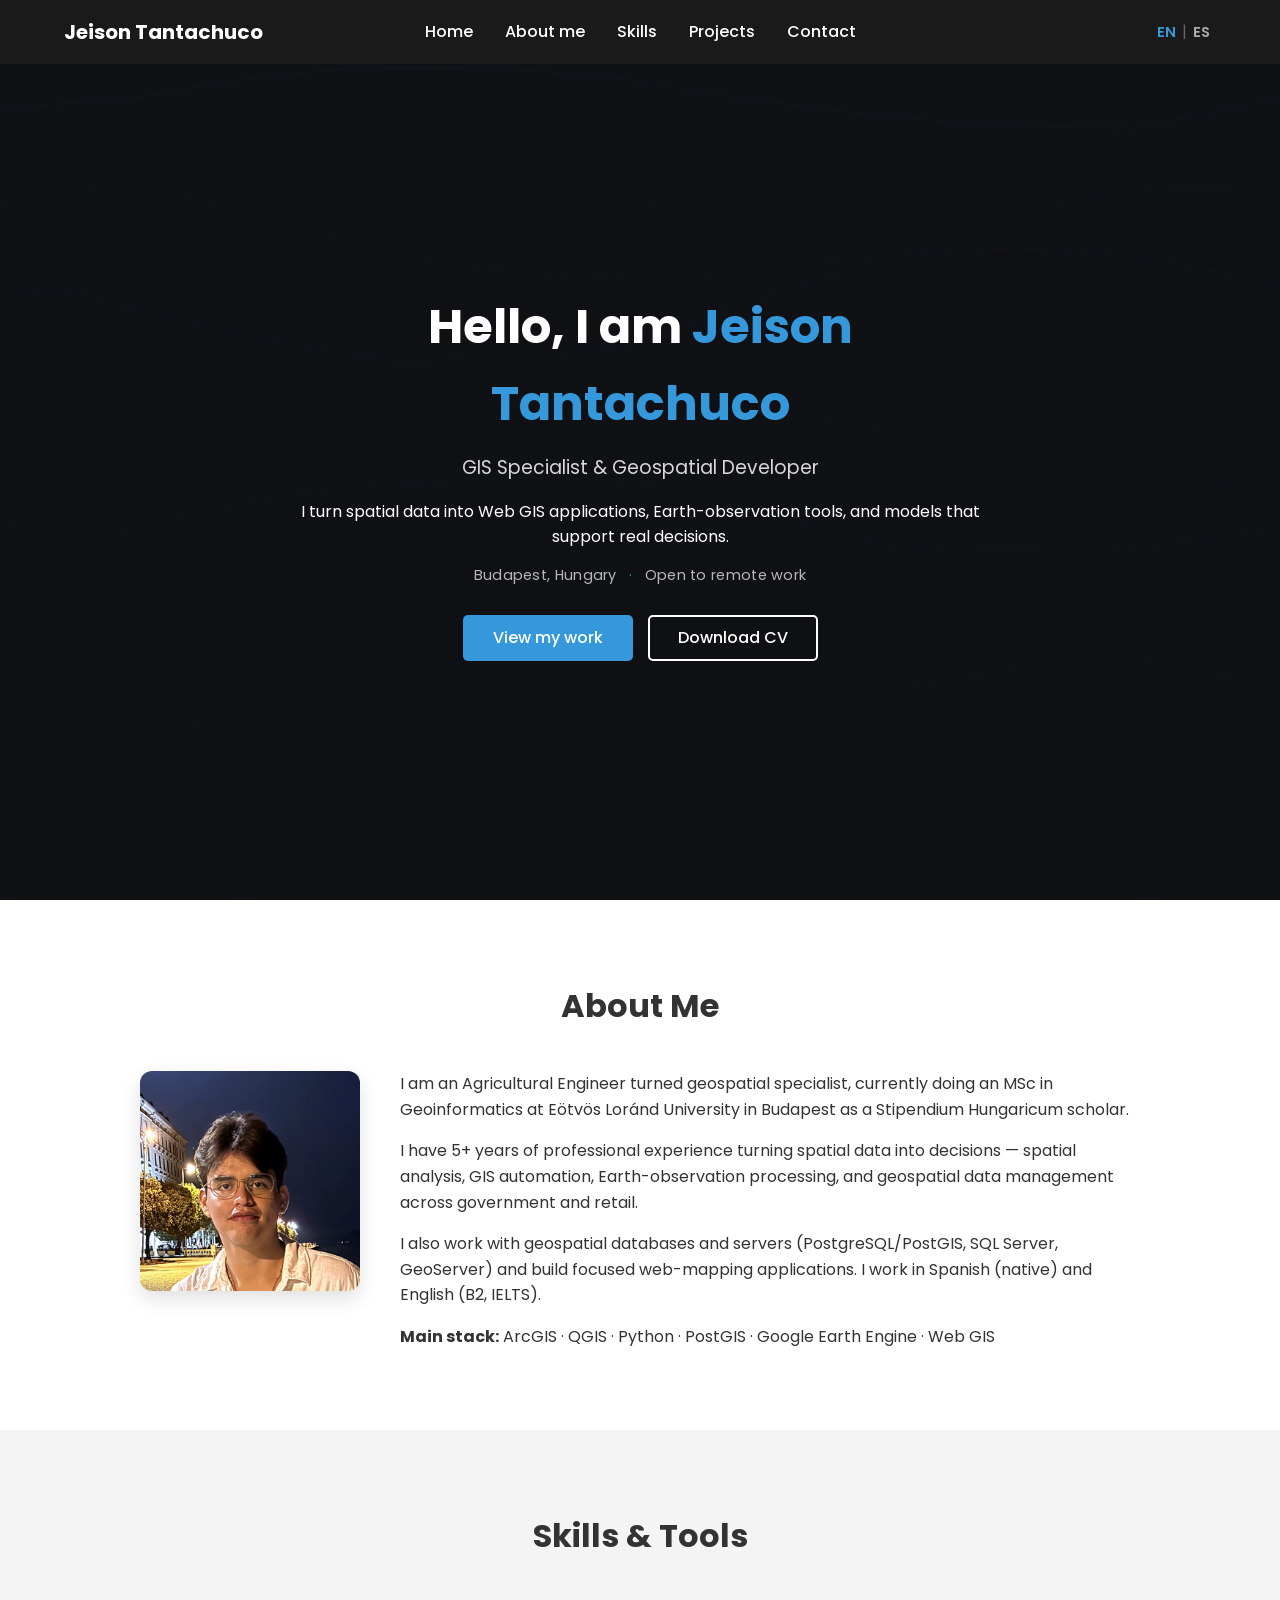
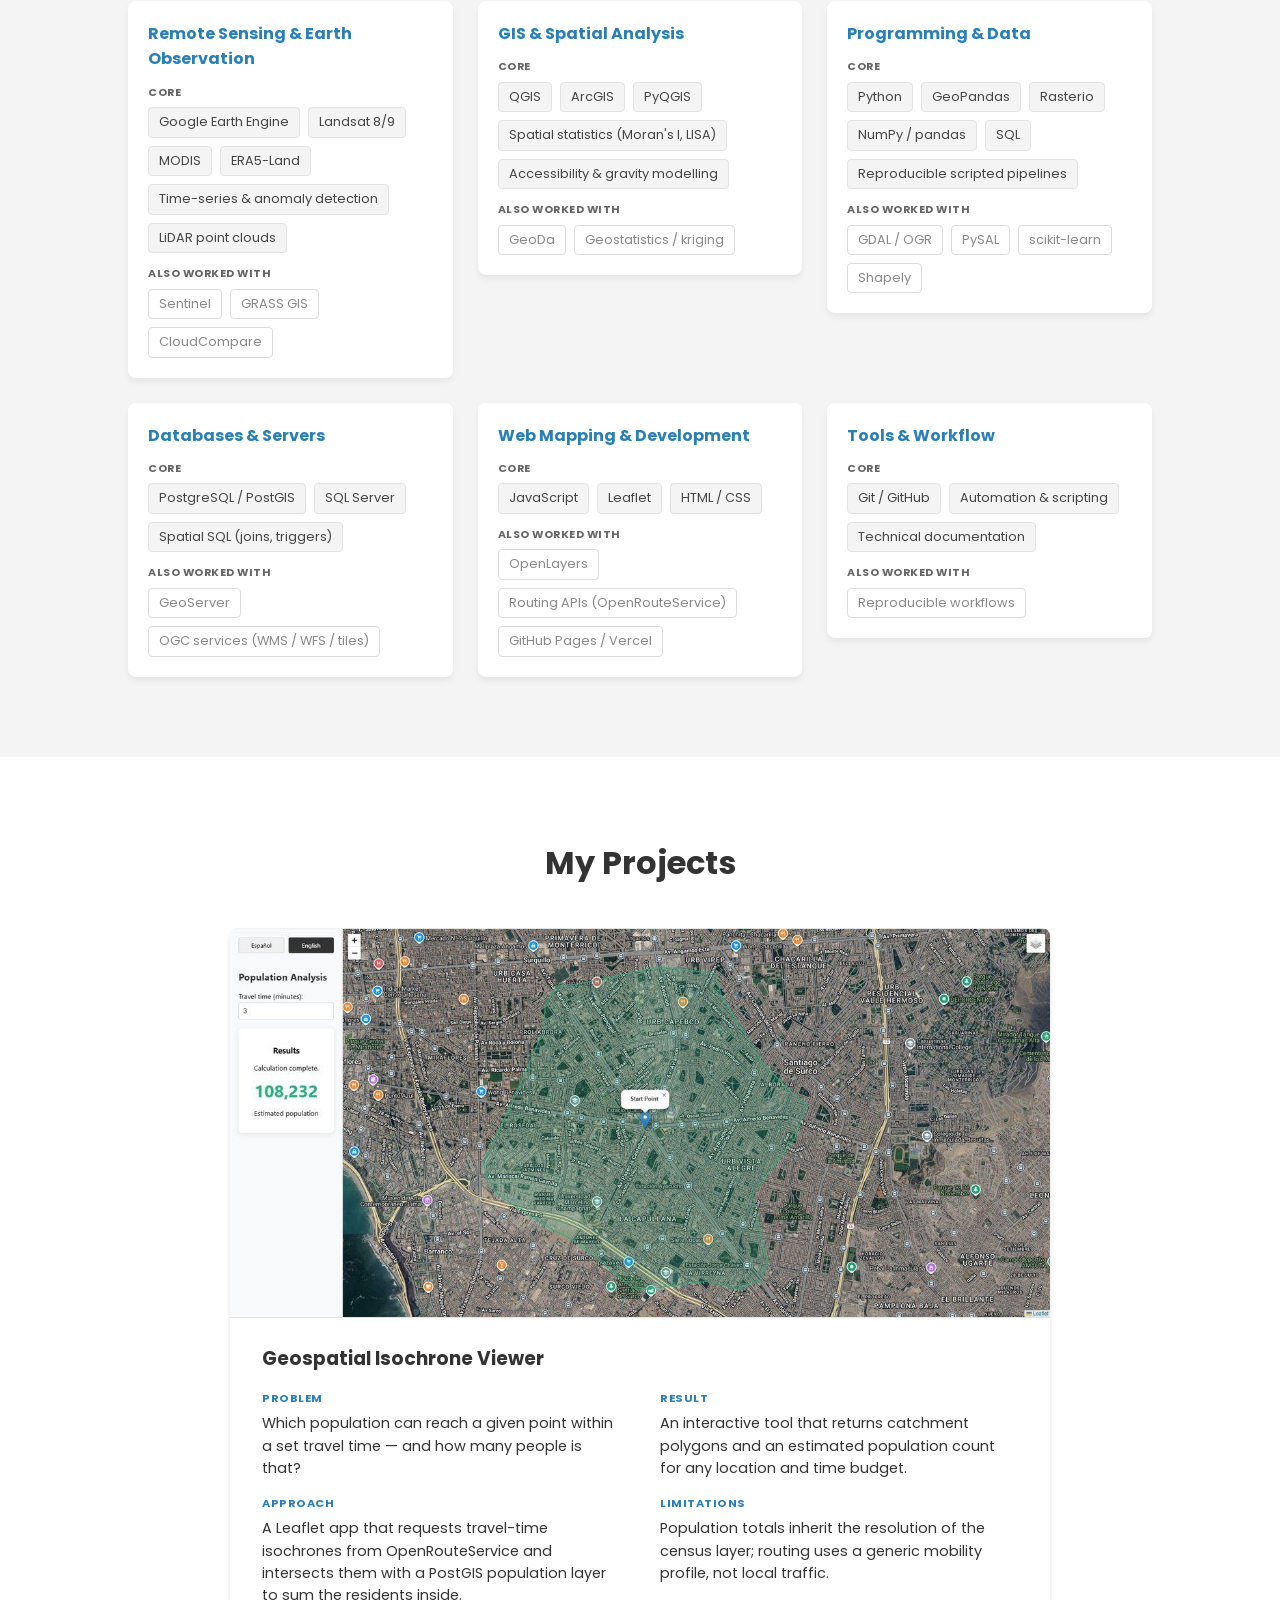
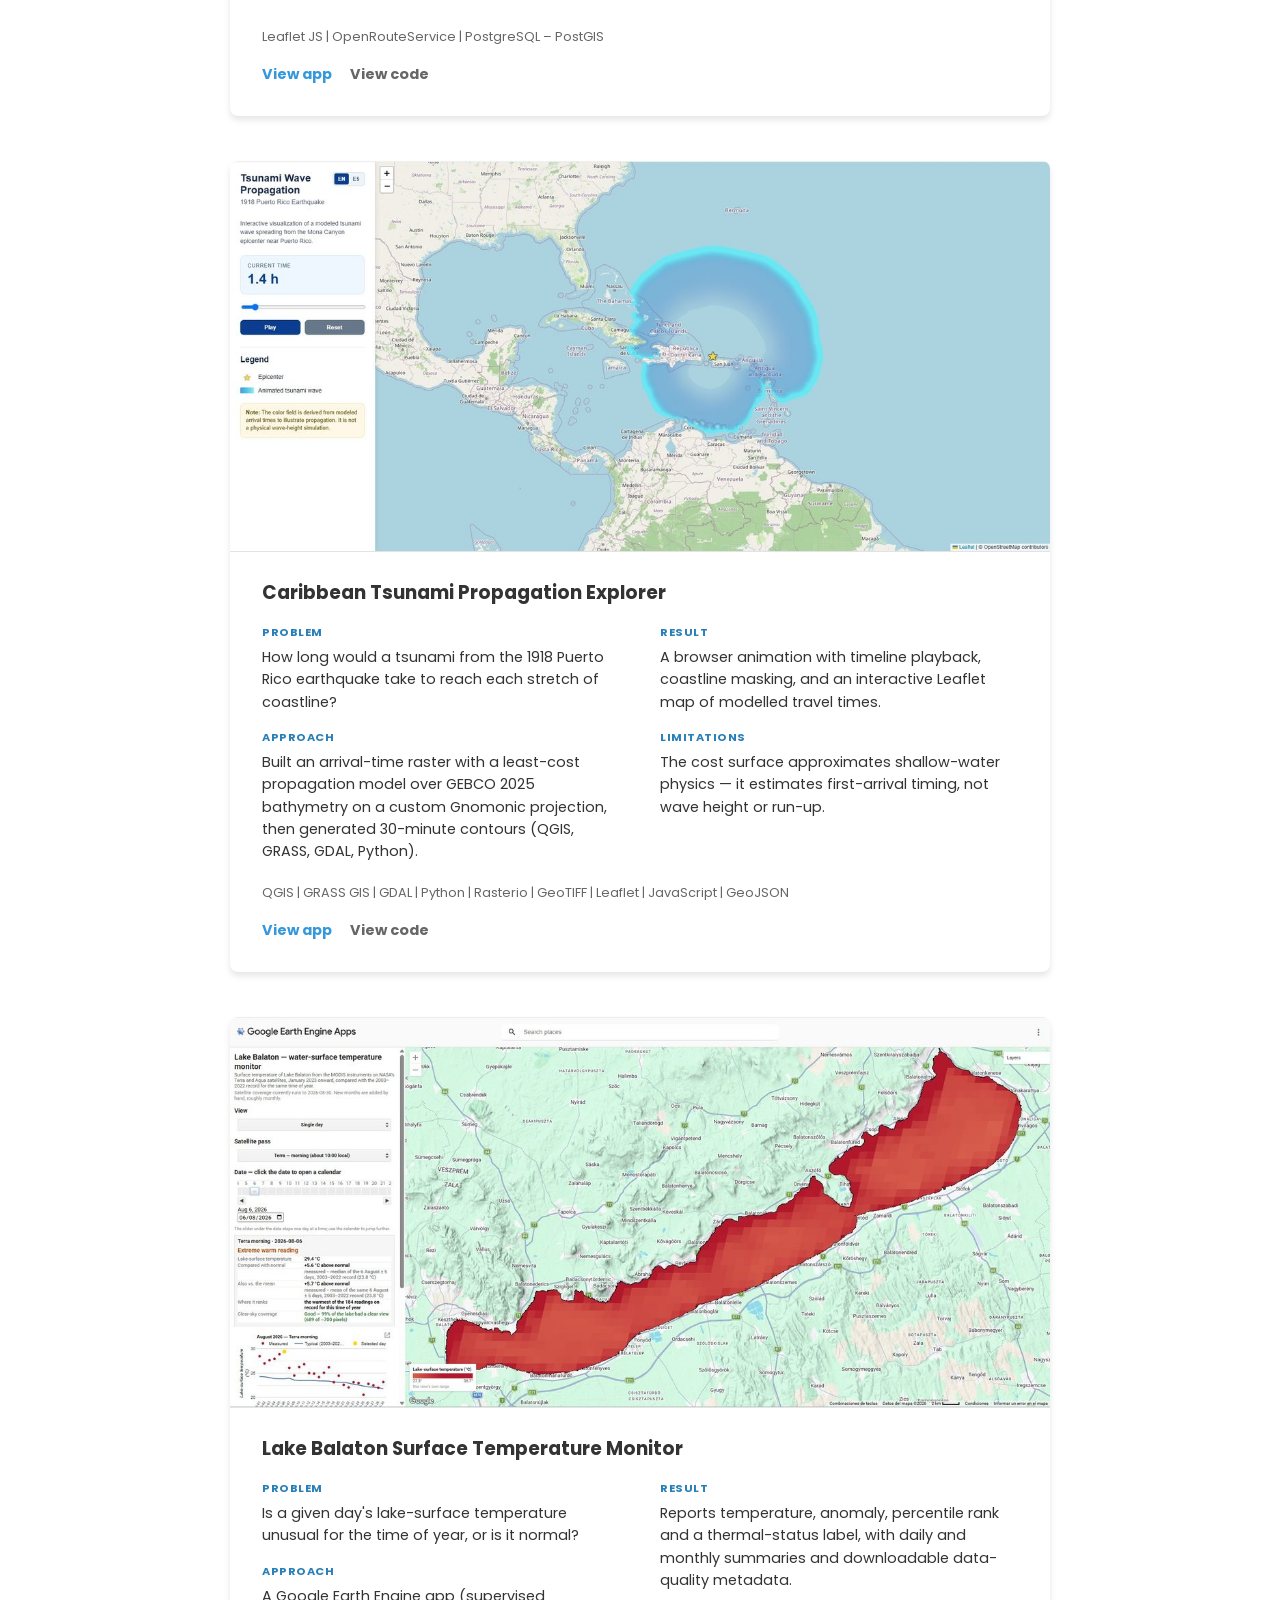
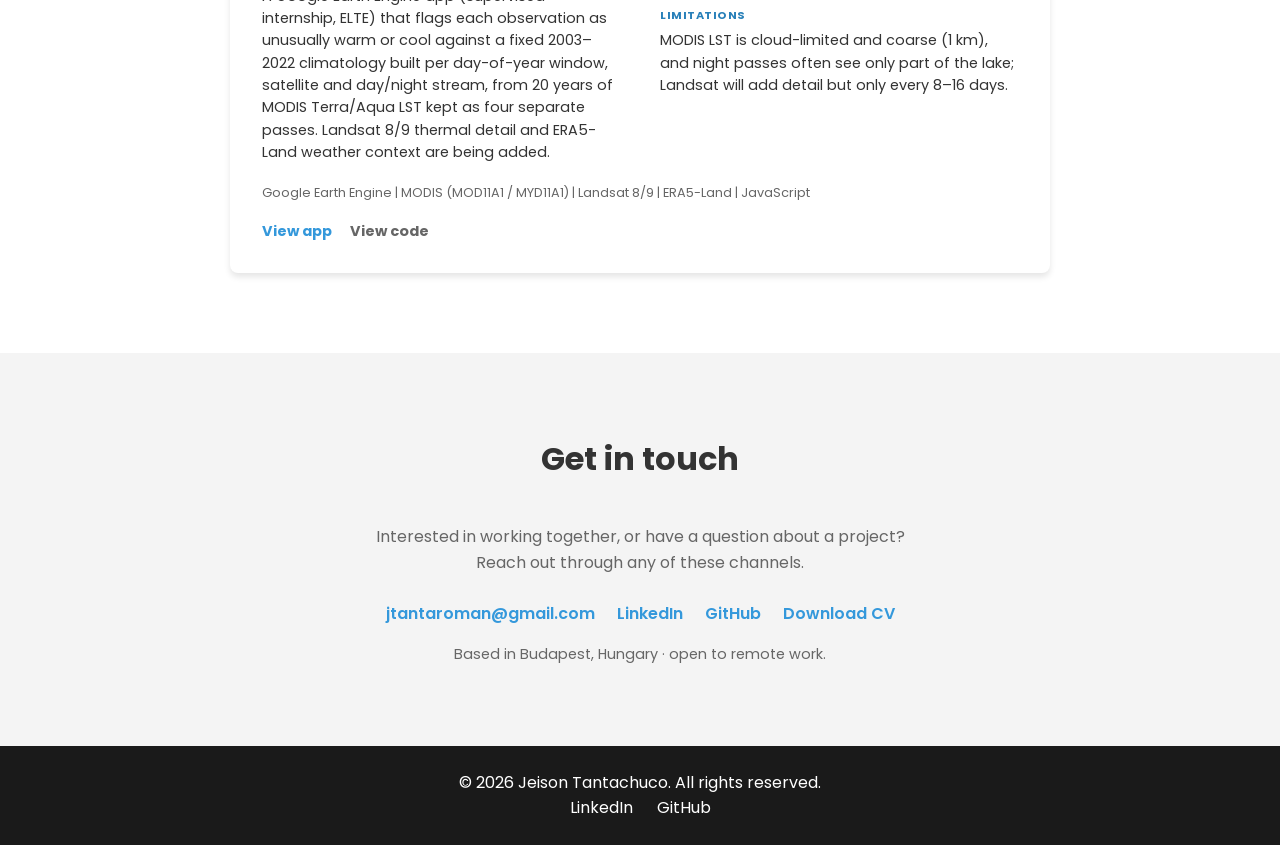
==== commit d0c34087: "Correct the Lake Balaton project description The delivered app uses MODIS Terra/Aqua LST only and a " ====
--- a/index.html
+++ b/index.html
@@ -470,16 +470,19 @@
                             <dt data-i18n="projects.labels.problem">Problem</dt>
                             <dd data-i18n="projects.balaton.problem">
                                 Is a given day's lake-surface temperature unusual for
-                                this basin and season, or is it normal?
+                                the time of year, or is it normal?
                             </dd>
                         </div>
                         <div>
                             <dt data-i18n="projects.labels.approach">Approach</dt>
                             <dd data-i18n="projects.balaton.approach">
-                                A Google Earth Engine app that compares each observation
-                                against a 2003–2022 climatology for the same basin,
-                                season, satellite and day/night stream, combining
-                                Terra/Aqua MODIS LST, Landsat 8/9 thermal and ERA5-Land.
+                                A Google Earth Engine app (supervised internship, ELTE)
+                                that flags each observation as unusually warm or cool
+                                against a fixed 2003–2022 climatology built per
+                                day-of-year window, satellite and day/night stream, from
+                                20 years of MODIS Terra/Aqua LST kept as four separate
+                                passes. Landsat 8/9 thermal detail and ERA5-Land weather
+                                context are being added.
                             </dd>
                         </div>
                         <div>
@@ -493,8 +496,9 @@
                         <div>
                             <dt data-i18n="projects.labels.limits">Limitations</dt>
                             <dd data-i18n="projects.balaton.limits">
-                                MODIS LST is cloud-limited and coarse (1 km); Landsat
-                                adds detail but only every 8–16 days.
+                                MODIS LST is cloud-limited and coarse (1 km), and night
+                                passes often see only part of the lake; Landsat will add
+                                detail but only every 8–16 days.
                             </dd>
                         </div>
                     </dl>
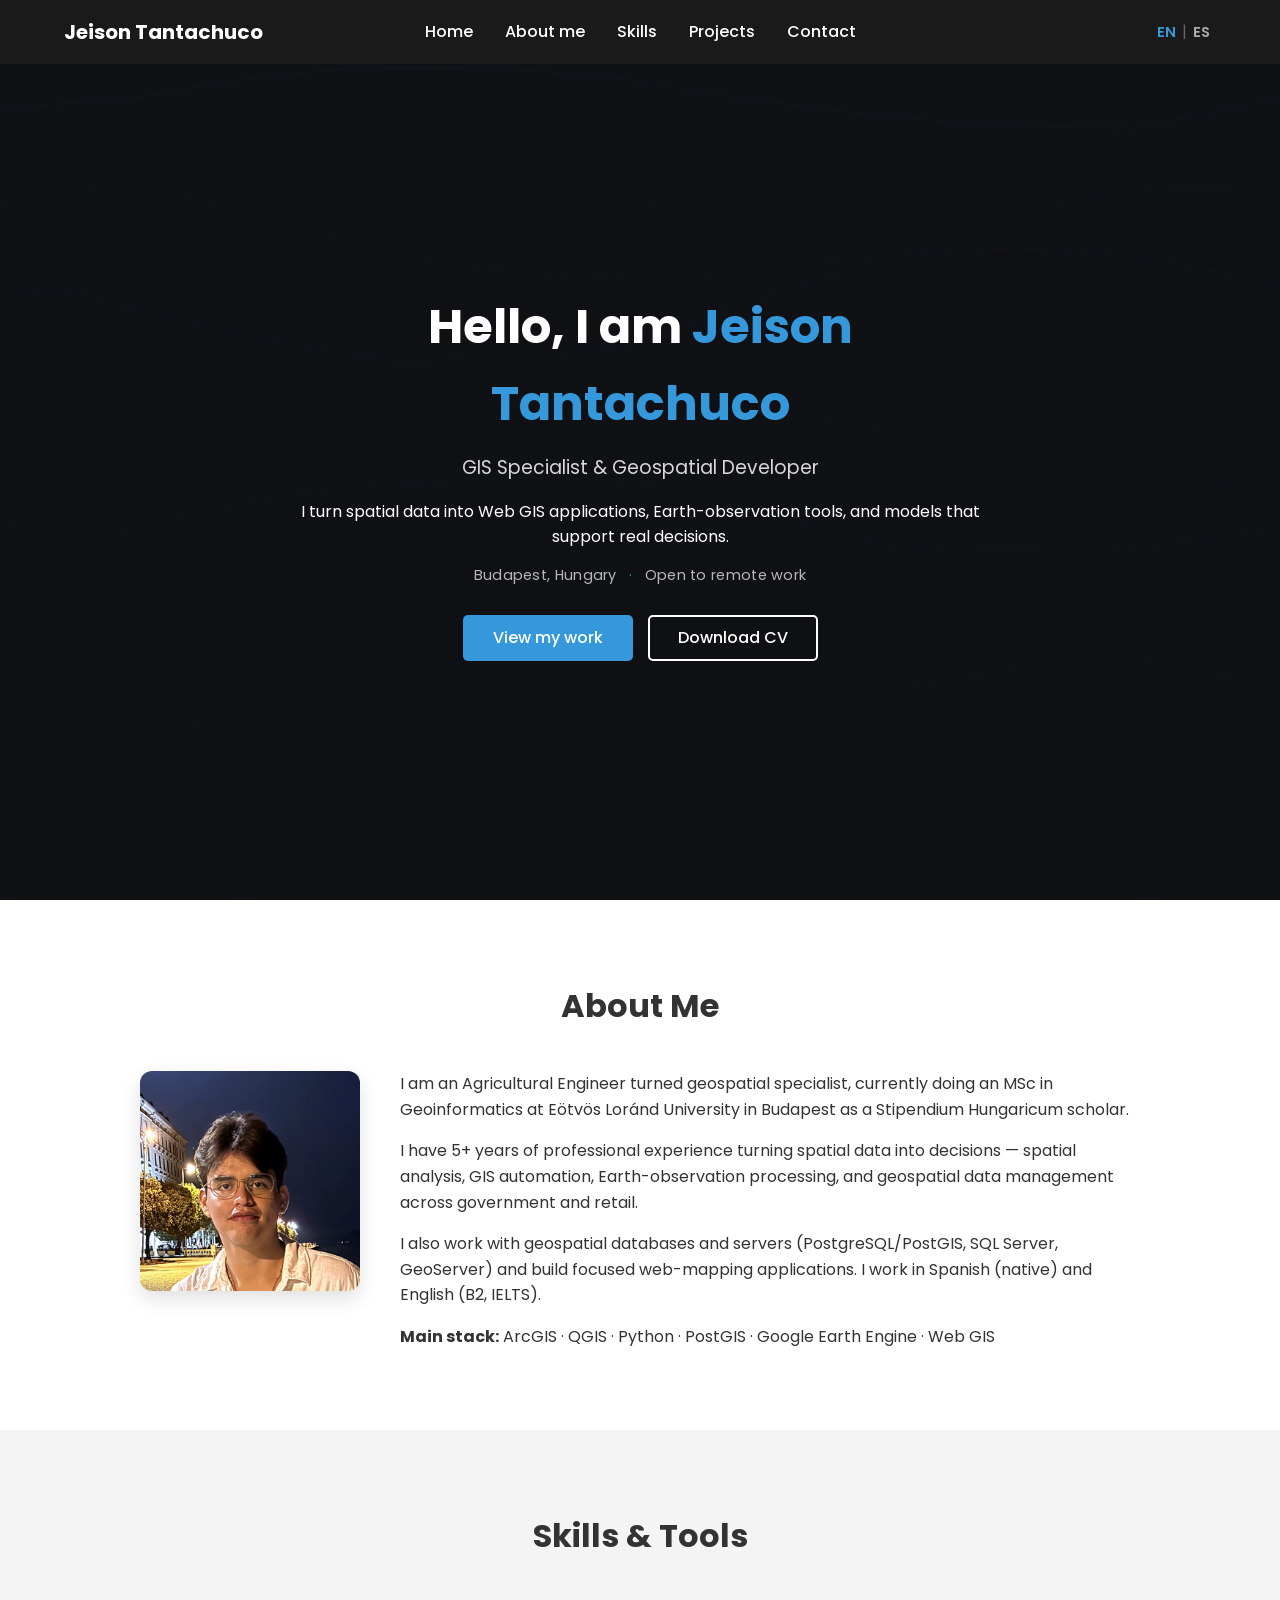
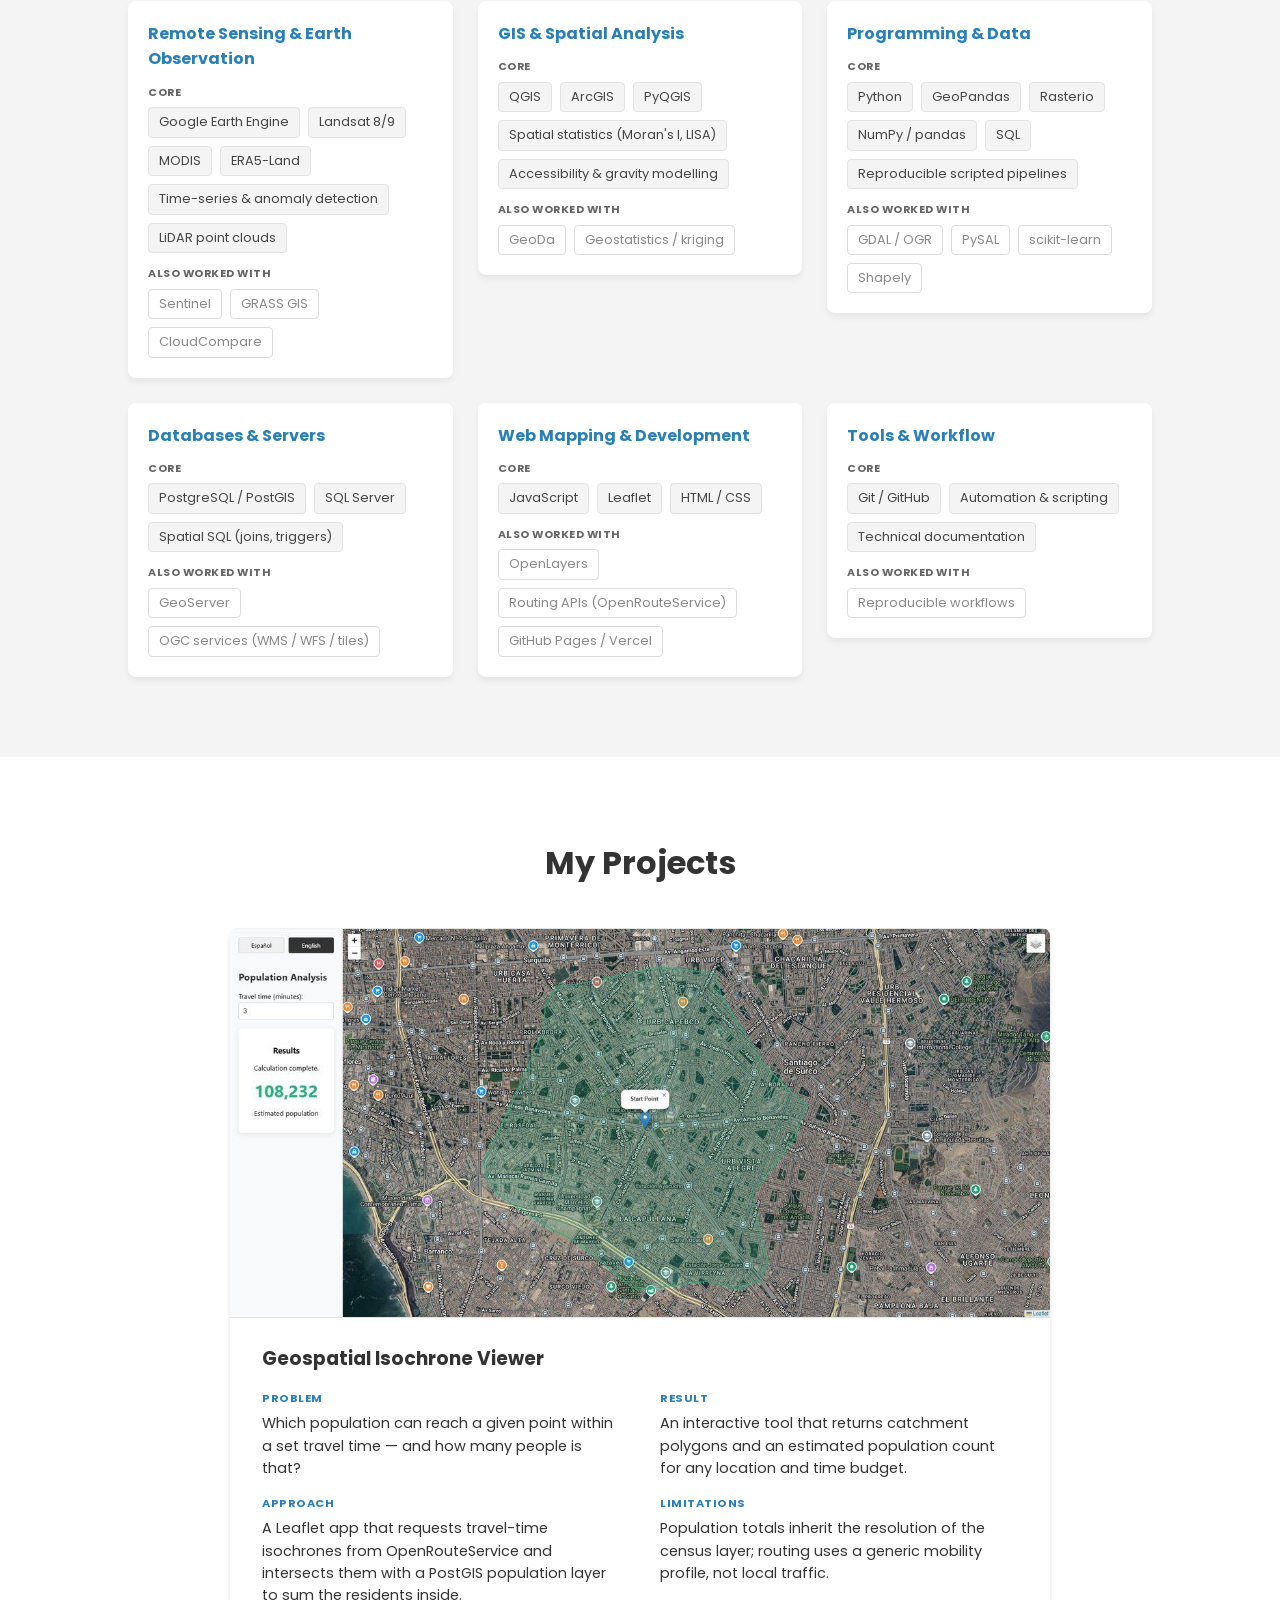
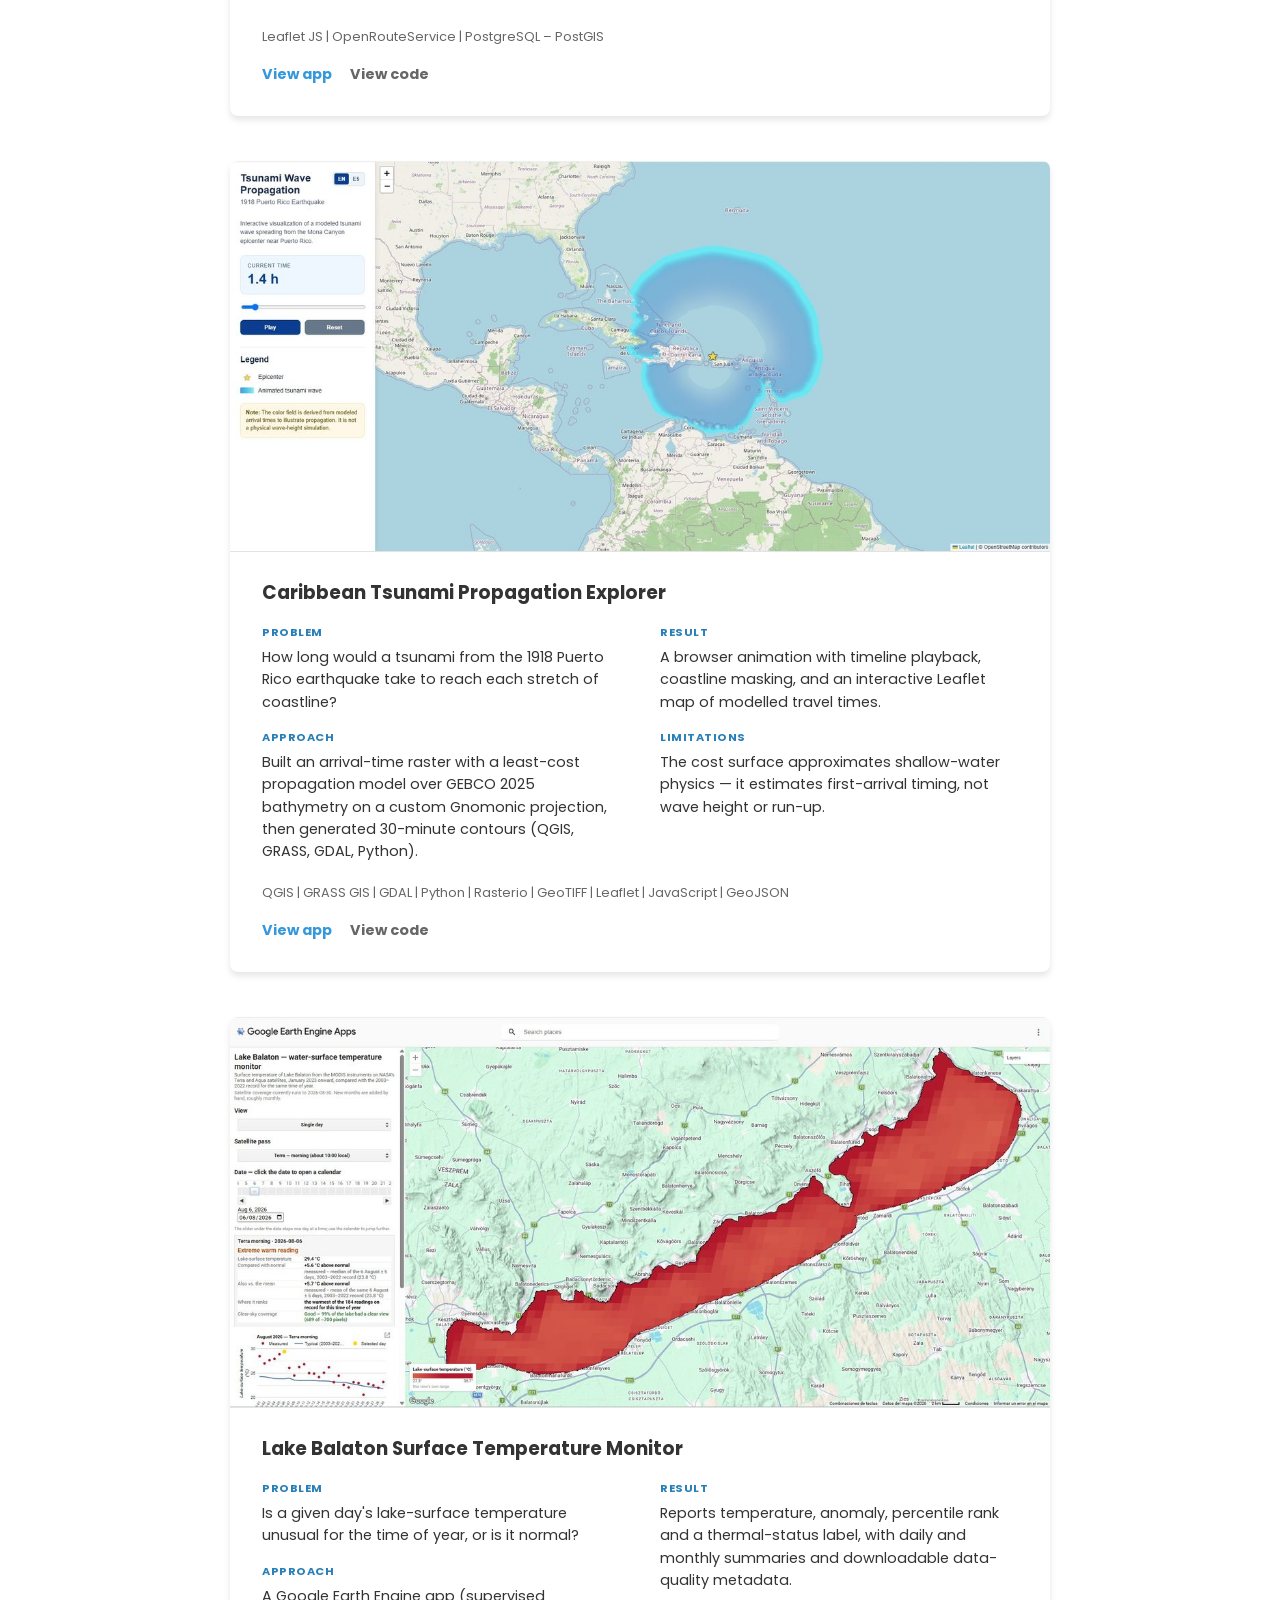
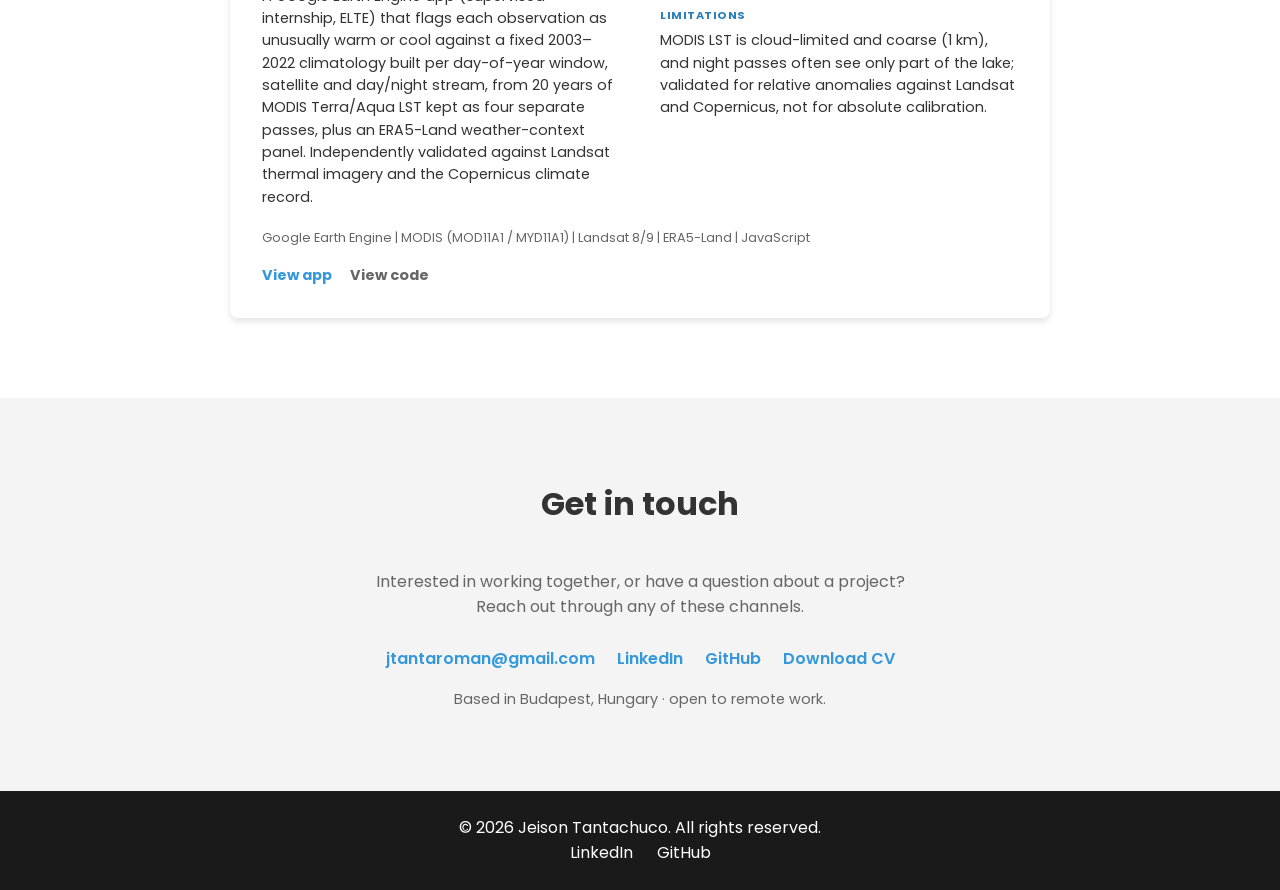
==== commit e6ba05df: "Balaton card: ERA5-Land panel and Landsat validation are now live The internship shipped an ERA5-Lan" ====
--- a/index.html
+++ b/index.html
@@ -481,8 +481,9 @@
                                 against a fixed 2003–2022 climatology built per
                                 day-of-year window, satellite and day/night stream, from
                                 20 years of MODIS Terra/Aqua LST kept as four separate
-                                passes. Landsat 8/9 thermal detail and ERA5-Land weather
-                                context are being added.
+                                passes, plus an ERA5-Land weather-context panel.
+                                Independently validated against Landsat thermal imagery
+                                and the Copernicus climate record.
                             </dd>
                         </div>
                         <div>
@@ -497,8 +498,9 @@
                             <dt data-i18n="projects.labels.limits">Limitations</dt>
                             <dd data-i18n="projects.balaton.limits">
                                 MODIS LST is cloud-limited and coarse (1 km), and night
-                                passes often see only part of the lake; Landsat will add
-                                detail but only every 8–16 days.
+                                passes often see only part of the lake; validated for
+                                relative anomalies against Landsat and Copernicus, not
+                                for absolute calibration.
                             </dd>
                         </div>
                     </dl>
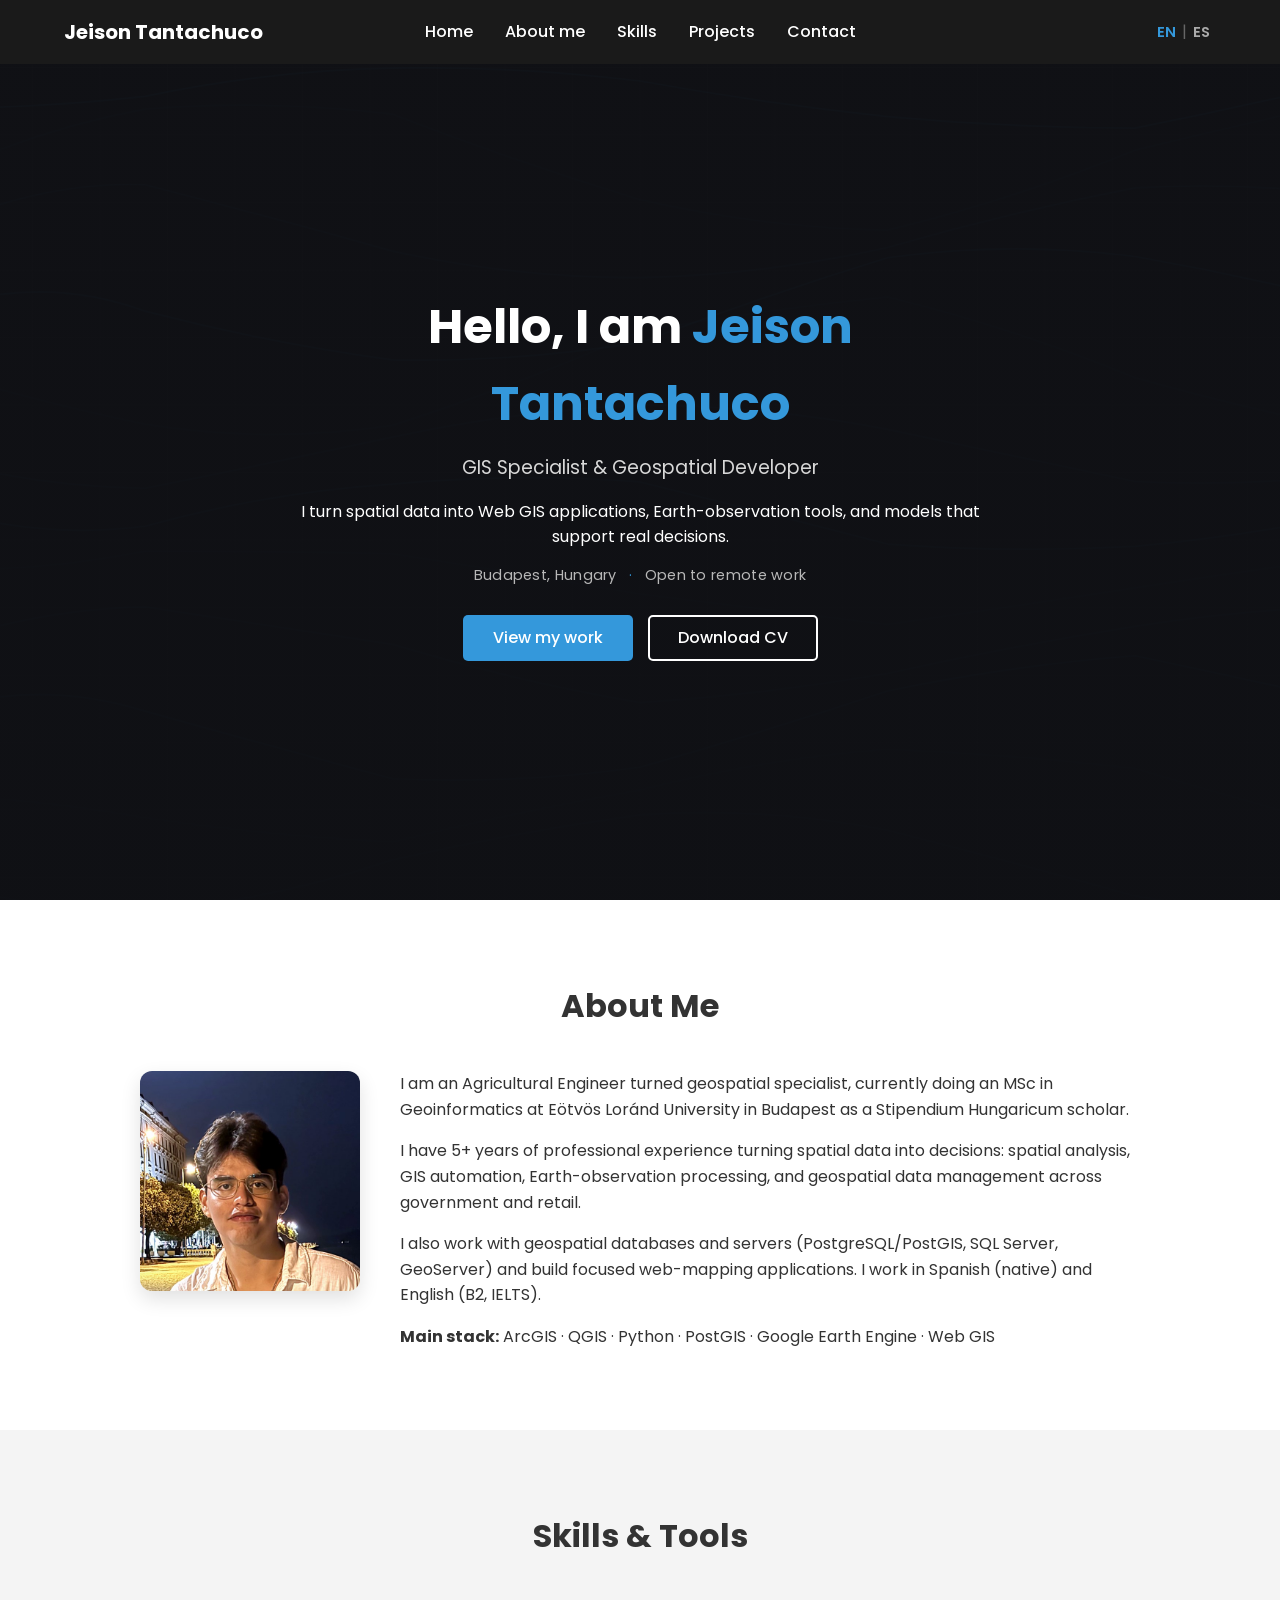
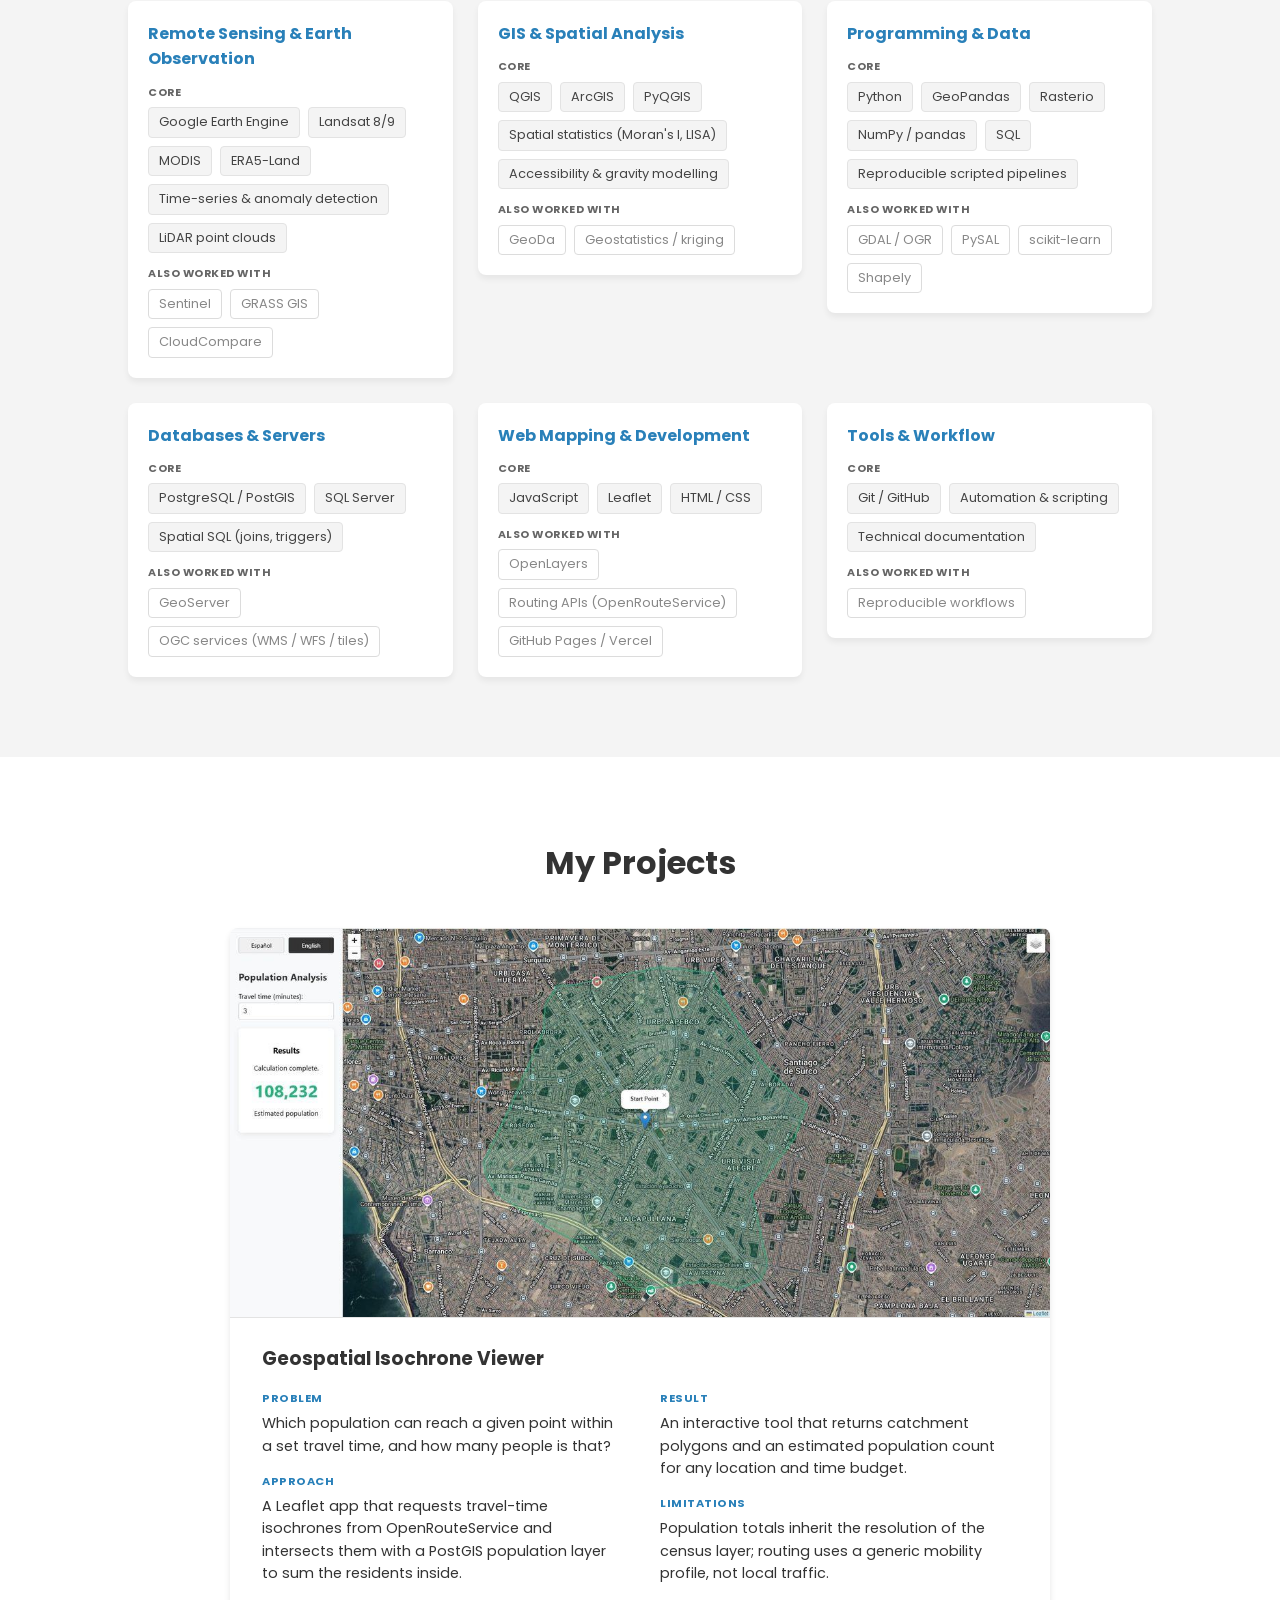
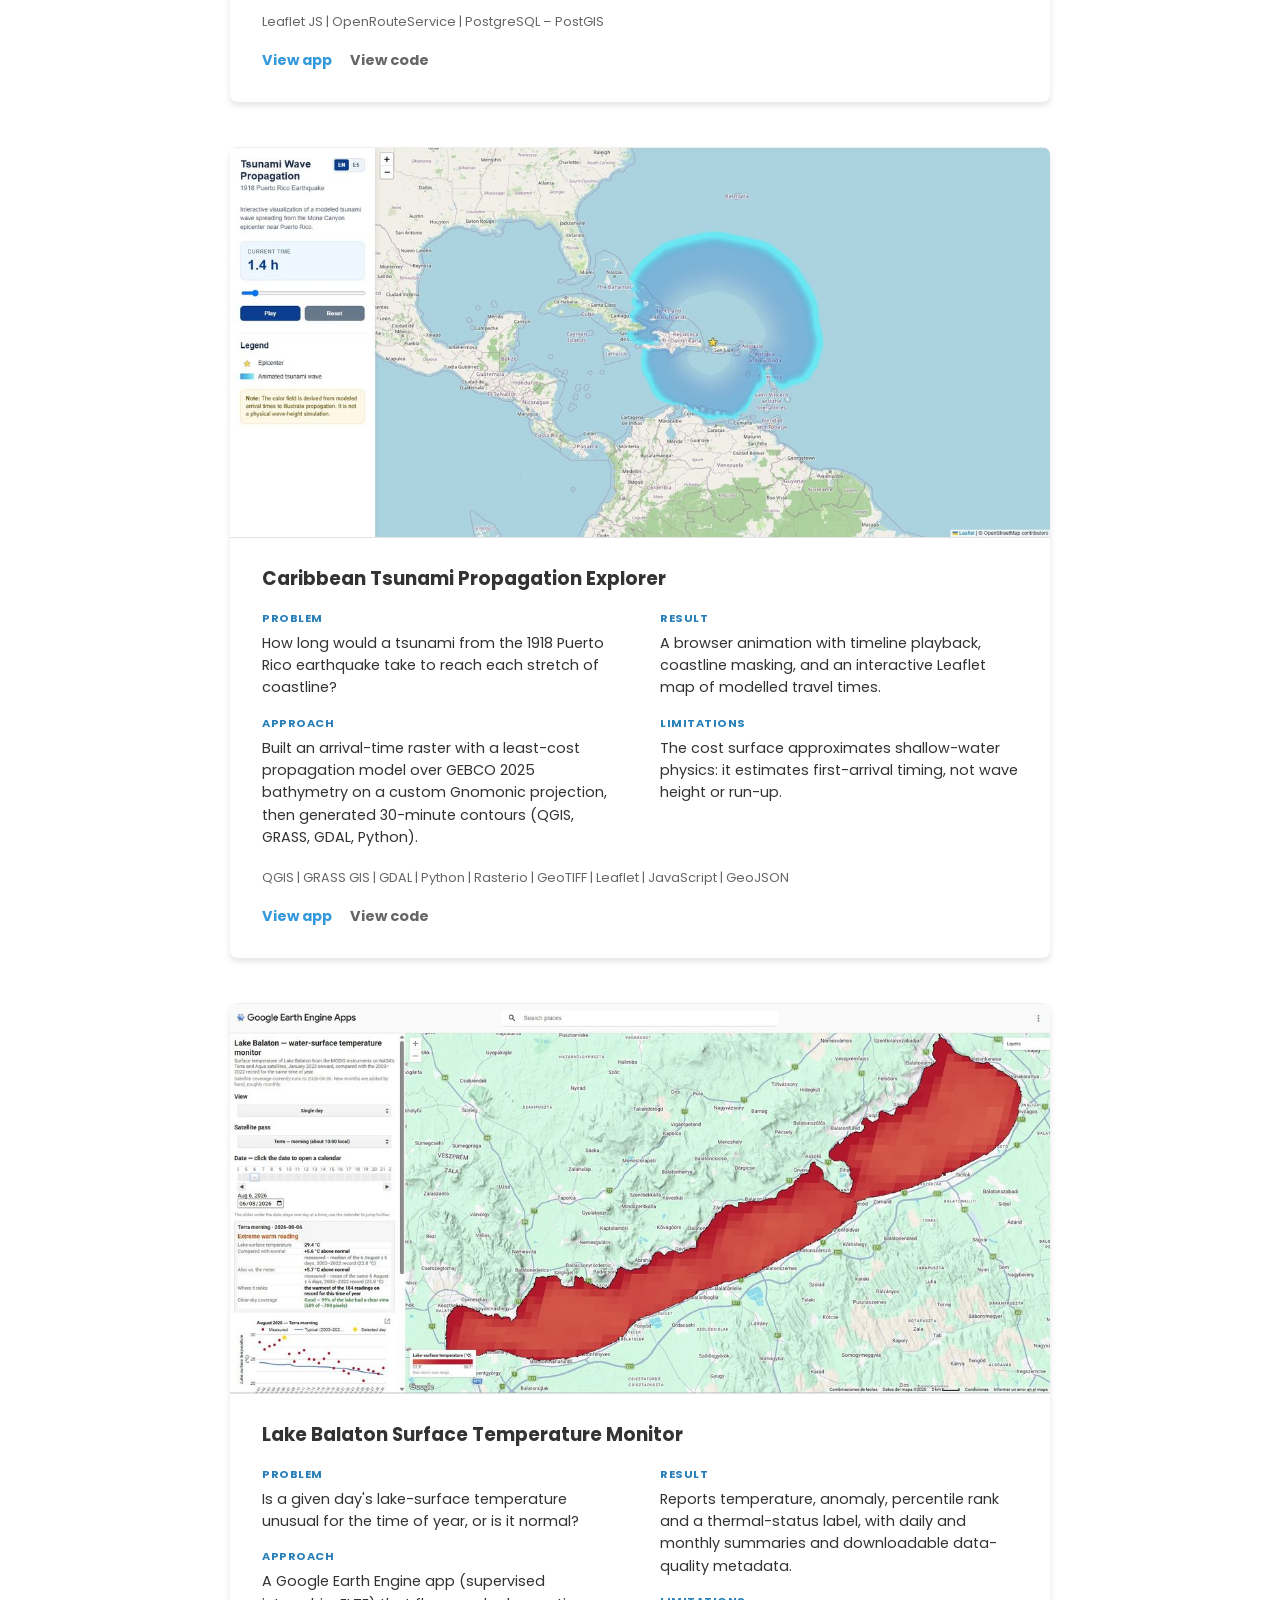
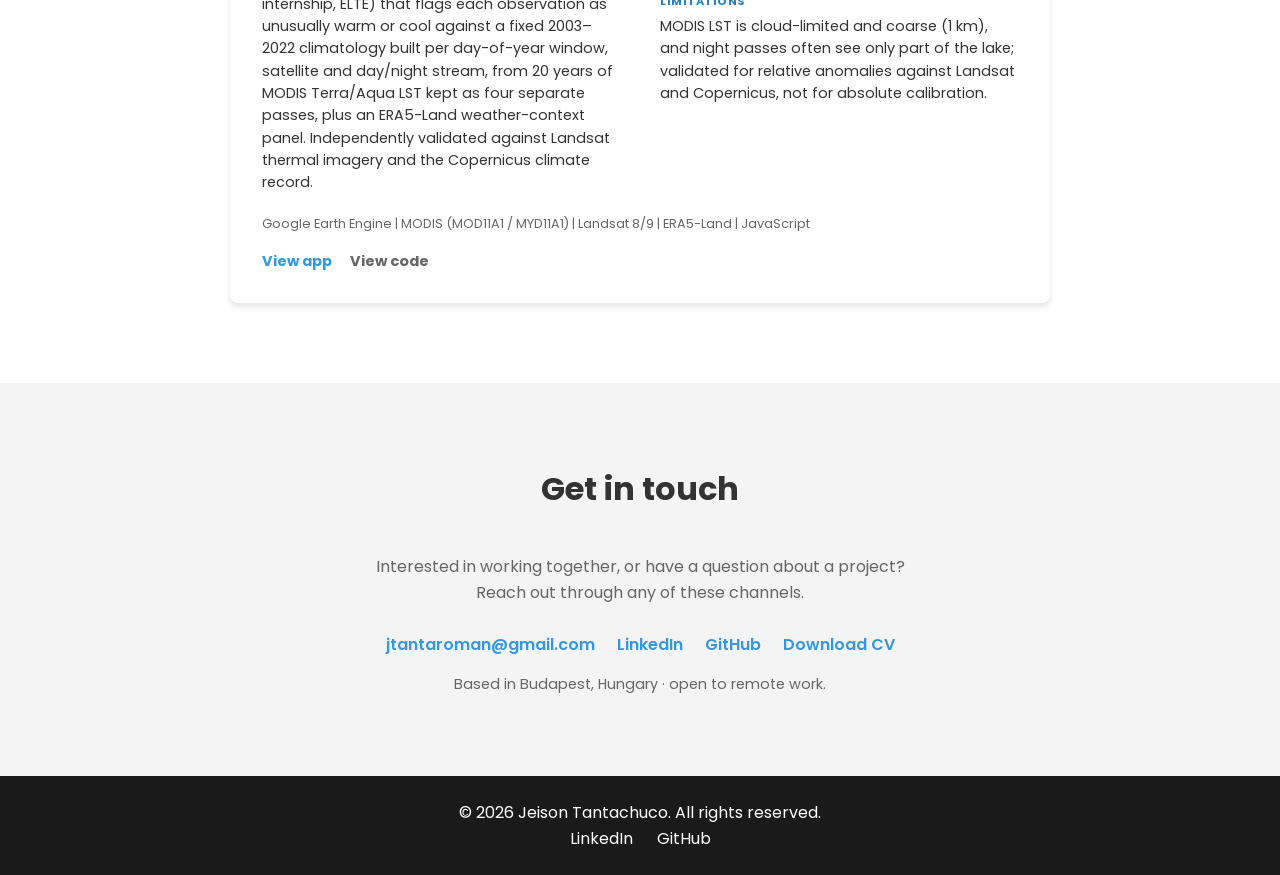
==== commit 52fc0e70: "Portfolio copy: remove em dashes Replace em-dash punctuation with commas/colons throughout." ====
--- a/index.html
+++ b/index.html
@@ -4,13 +4,13 @@
     <meta charset="UTF-8">
     <meta name="viewport" content="width=device-width, initial-scale=1.0">
 
-    <title>Jeison Tantachuco — GIS Specialist &amp; Geospatial Developer</title>
-    <meta name="description" content="Jeison Tantachuco — GIS Specialist and Geospatial Developer. MSc Geoinformatics student building Web GIS applications, Google Earth Engine tools, and spatial models. Based in Budapest, open to remote work.">
+    <title>Jeison Tantachuco, GIS Specialist &amp; Geospatial Developer</title>
+    <meta name="description" content="Jeison Tantachuco, GIS Specialist and Geospatial Developer. MSc Geoinformatics student building Web GIS applications, Google Earth Engine tools, and spatial models. Based in Budapest, open to remote work.">
     <meta name="author" content="Jeison Tantachuco">
 
     <!-- Open Graph / social preview -->
     <meta property="og:type" content="website">
-    <meta property="og:title" content="Jeison Tantachuco — GIS Specialist &amp; Geospatial Developer">
+    <meta property="og:title" content="Jeison Tantachuco, GIS Specialist &amp; Geospatial Developer">
     <meta property="og:description" content="Web GIS applications, Google Earth Engine tools, and spatial models. Based in Budapest, open to remote work.">
     <meta property="og:url" content="https://jeisontantachuco.github.io/portafolio/">
     <meta property="og:image" content="https://jeisontantachuco.github.io/portafolio/assets/images/og-image.png">
@@ -141,7 +141,7 @@
 
                 <p data-i18n="about.p2">
                     I have 5+ years of professional experience turning spatial
-                    data into decisions — spatial analysis, GIS automation,
+                    data into decisions: spatial analysis, GIS automation,
                     Earth-observation processing, and geospatial data management
                     across government and retail.
                 </p>
@@ -301,7 +301,7 @@
                             <dt data-i18n="projects.labels.problem">Problem</dt>
                             <dd data-i18n="projects.isochrones.problem">
                                 Which population can reach a given point within a set
-                                travel time — and how many people is that?
+                                travel time, and how many people is that?
                             </dd>
                         </div>
                         <div>
@@ -405,7 +405,7 @@
                         <div>
                             <dt data-i18n="projects.labels.limits">Limitations</dt>
                             <dd data-i18n="projects.tsunami.limits">
-                                The cost surface approximates shallow-water physics — it
+                                The cost surface approximates shallow-water physics: it
                                 estimates first-arrival timing, not wave height or
                                 run-up.
                             </dd>
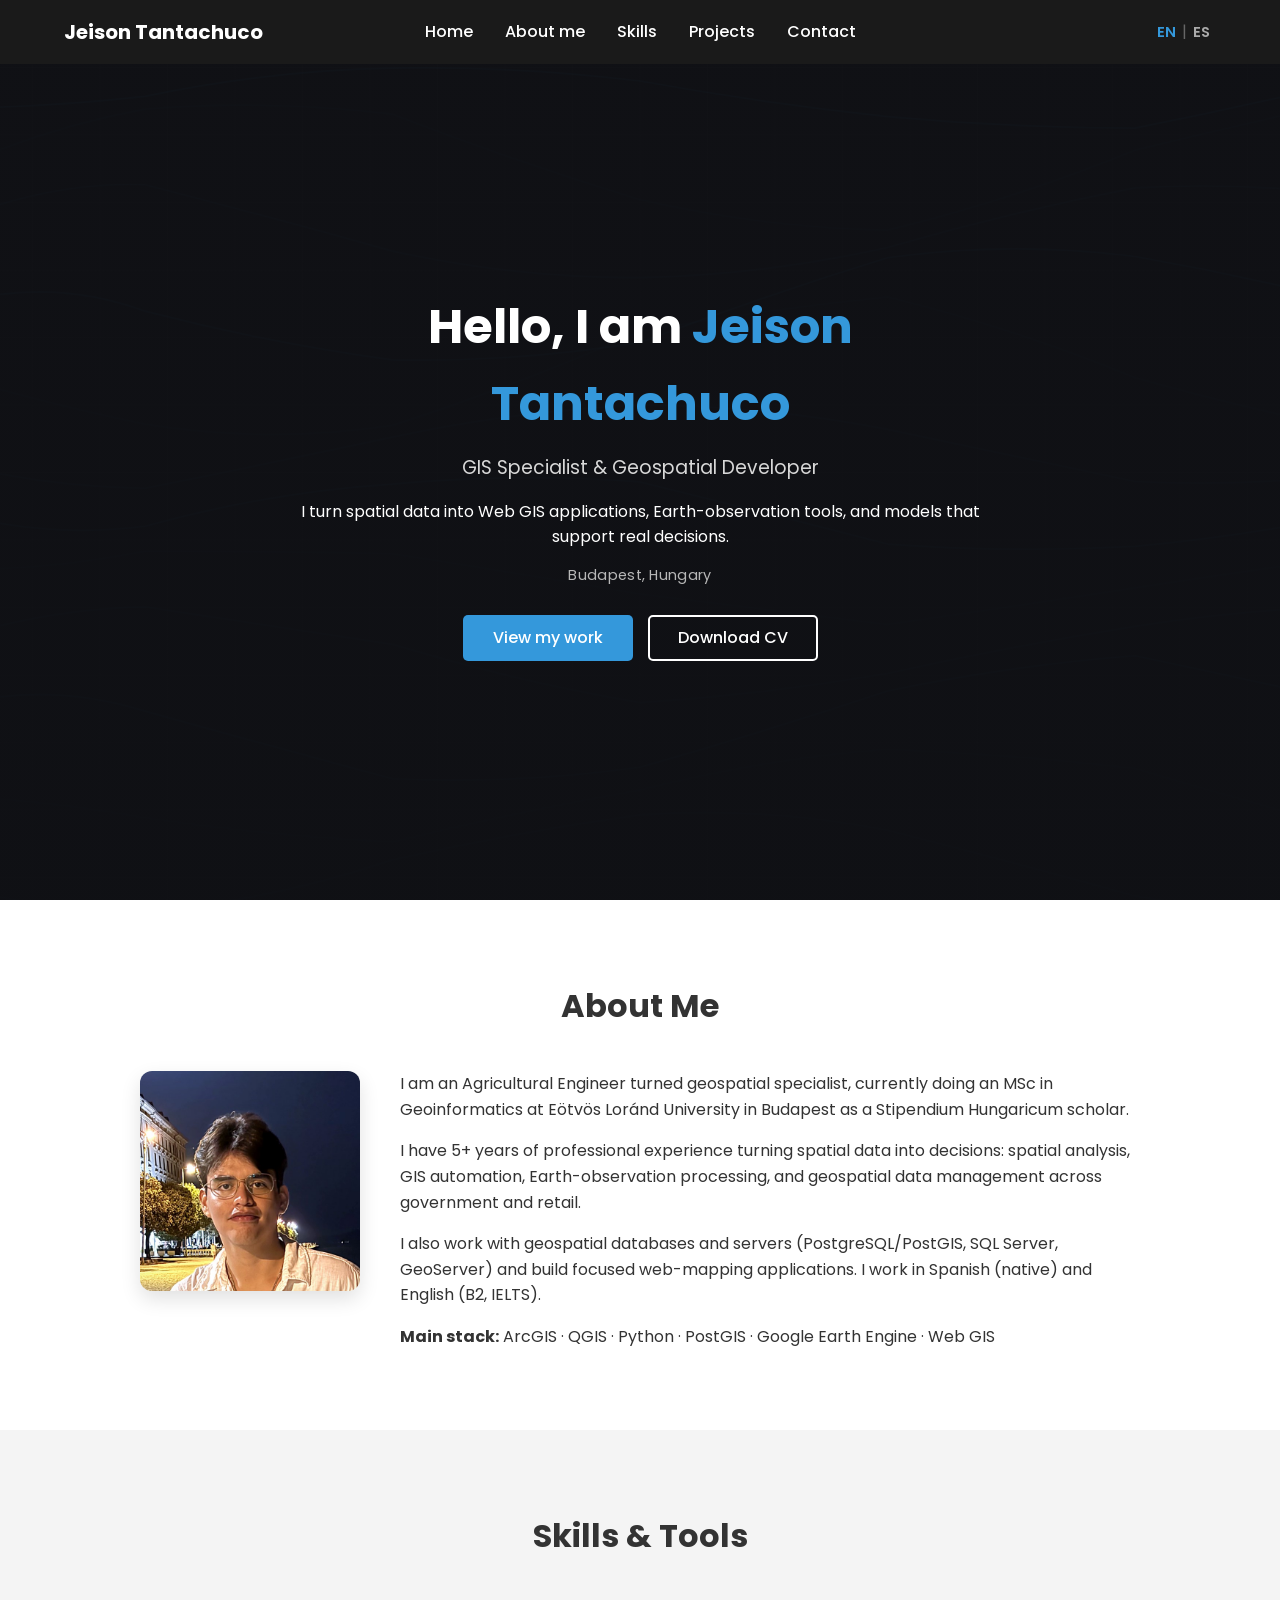
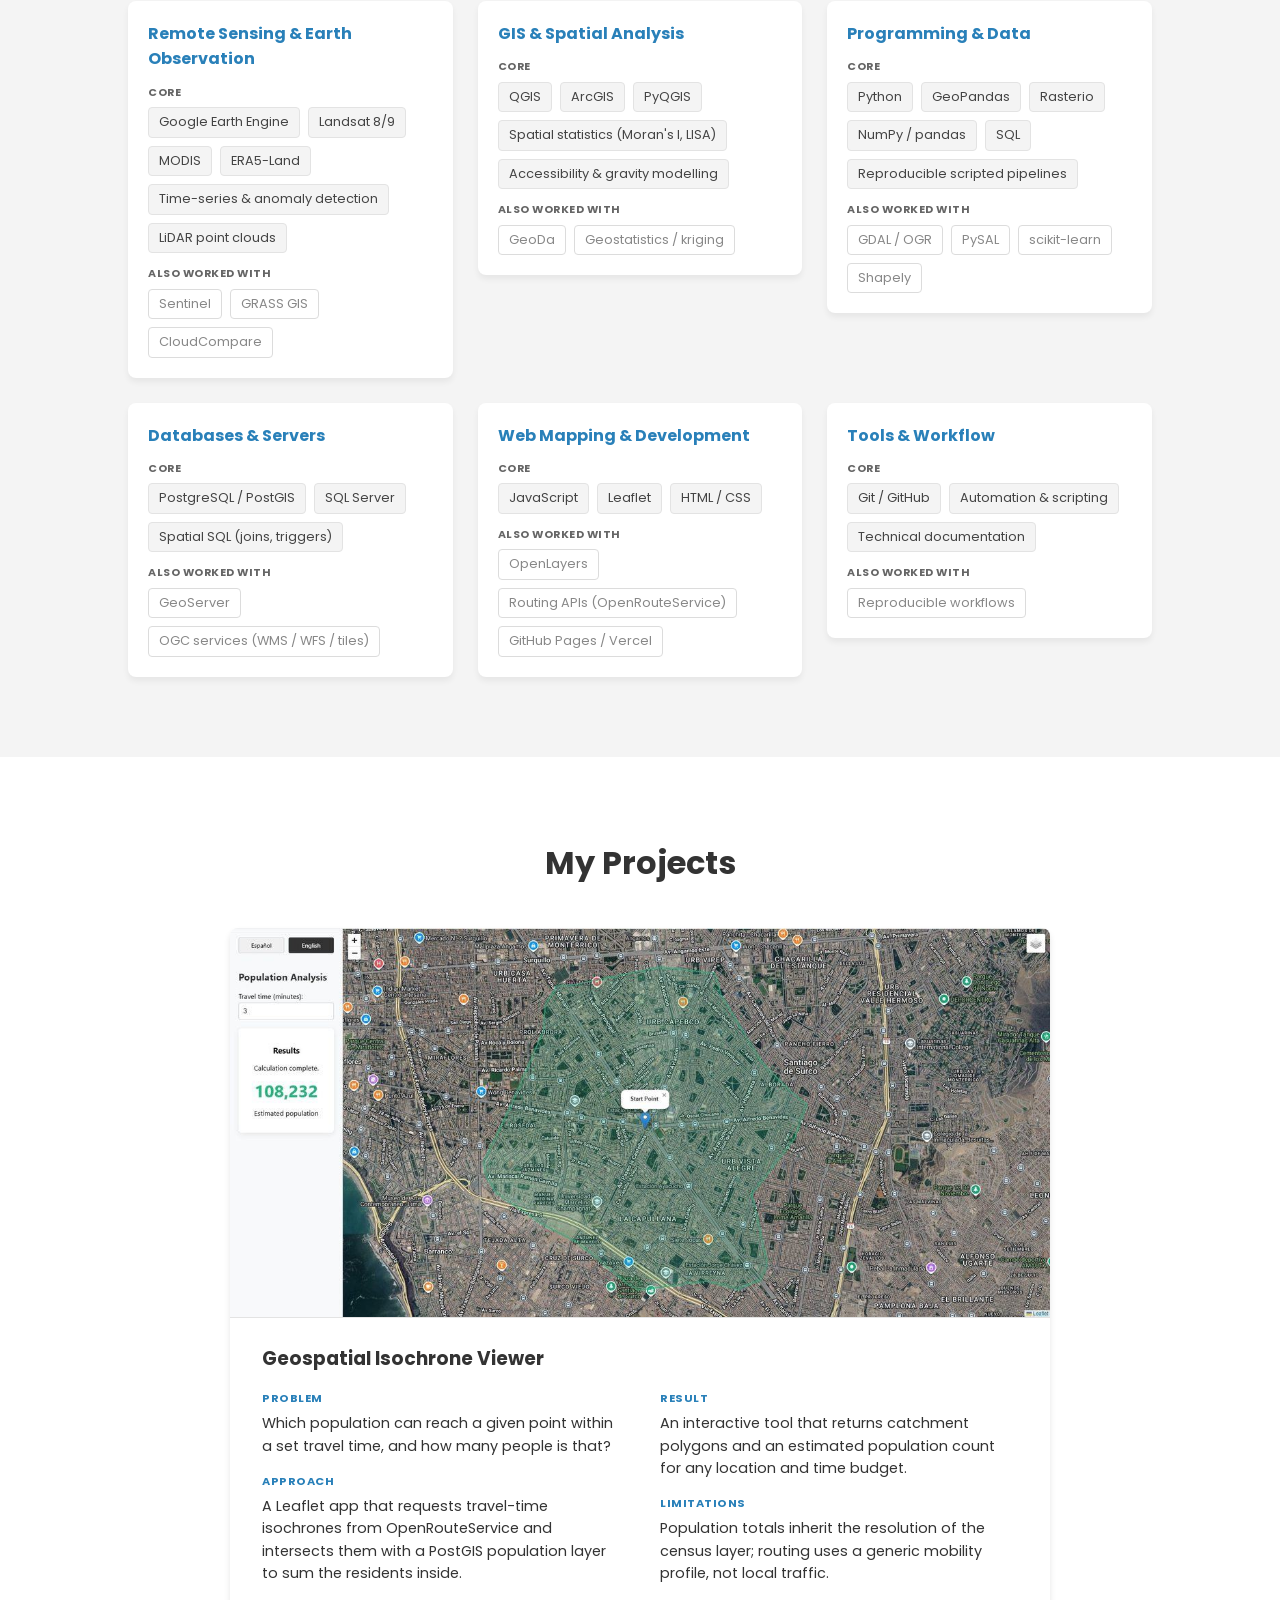
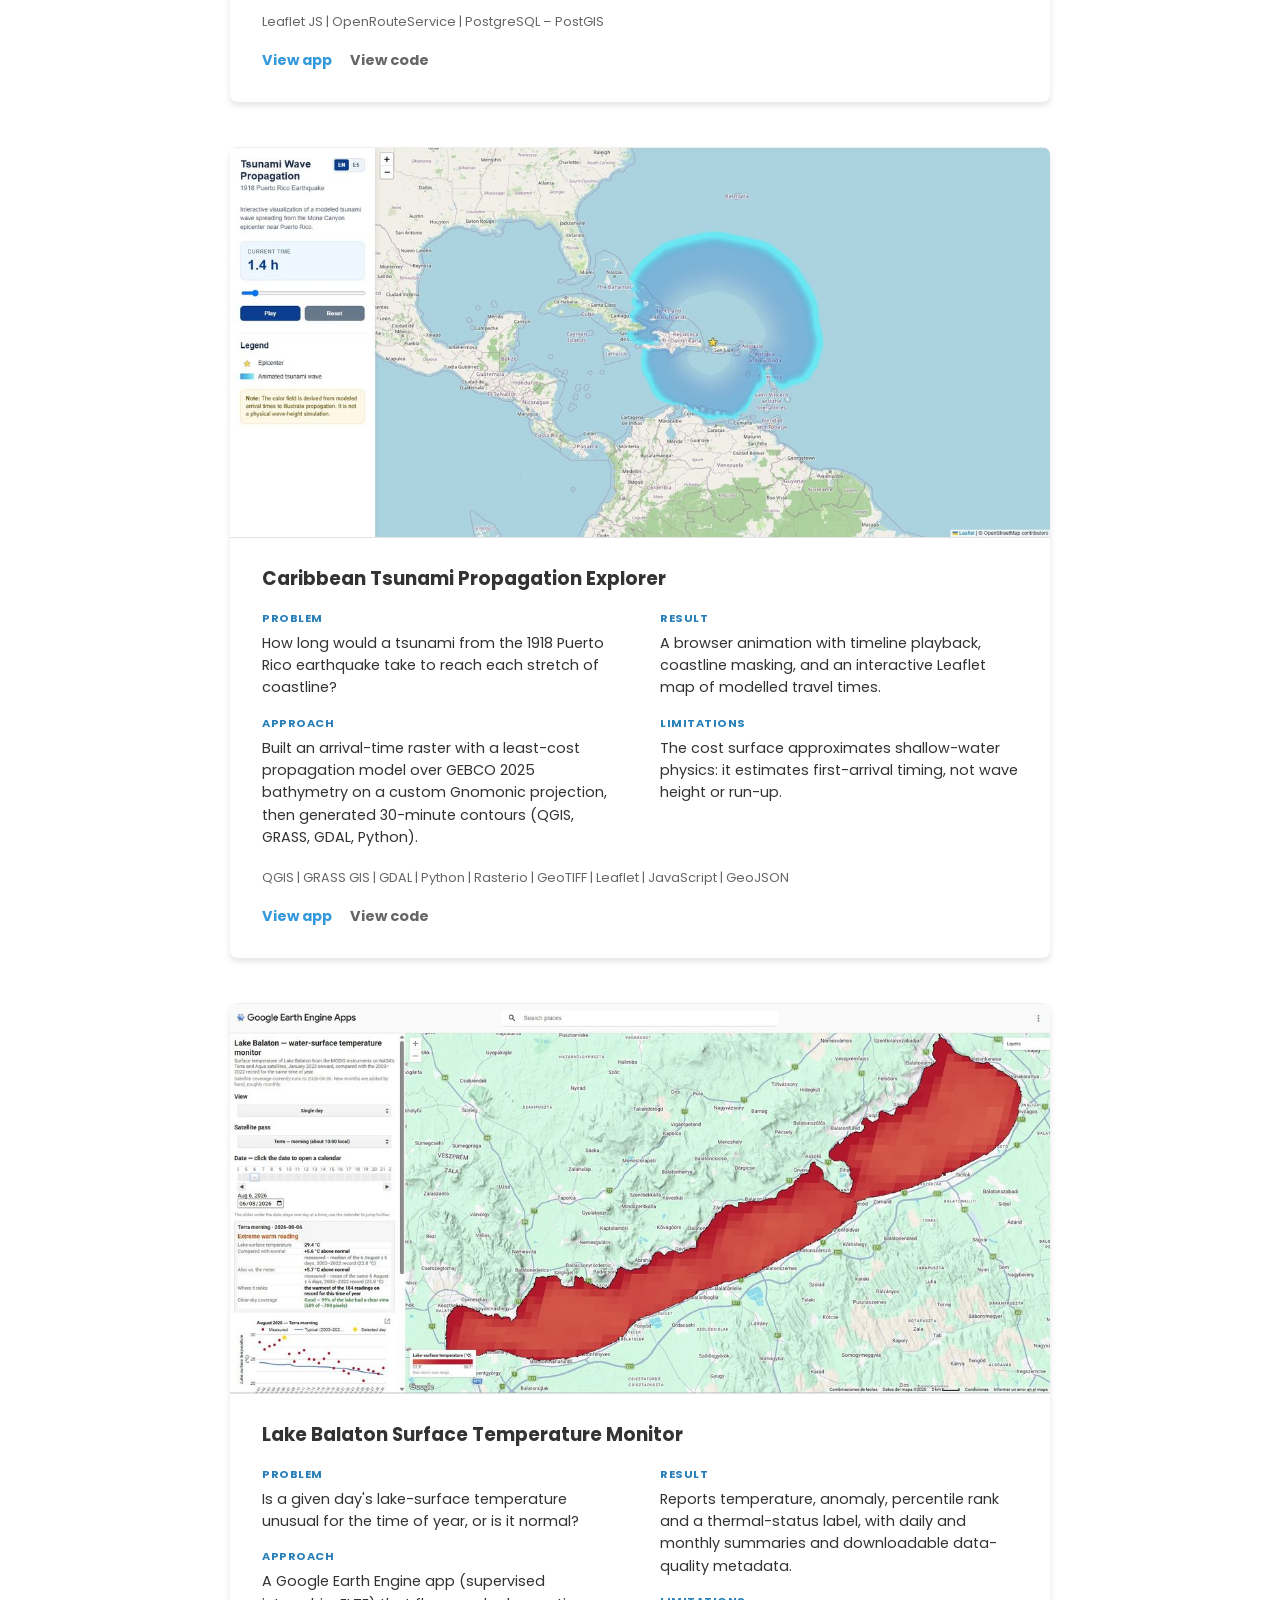
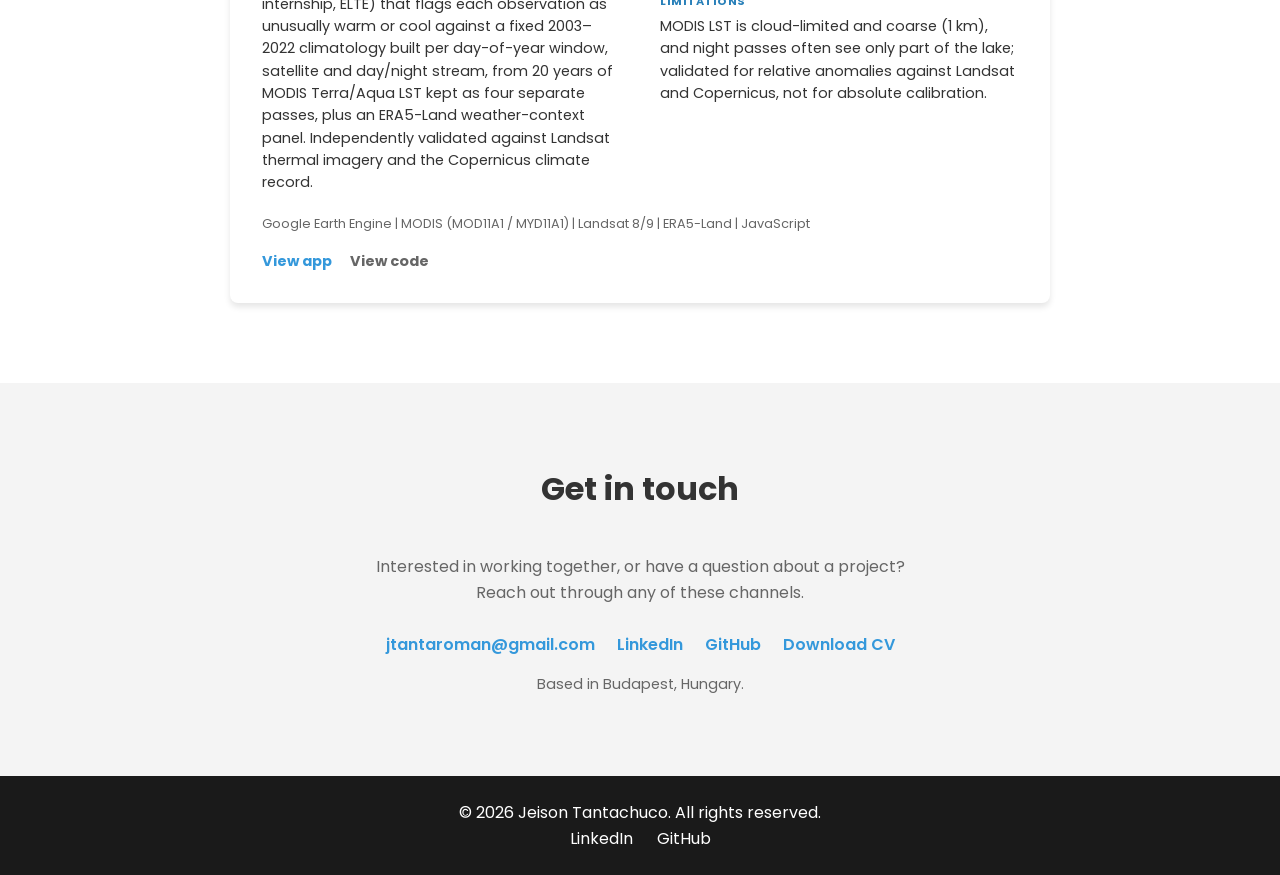
==== commit fb62caf3: "Drop remote-work availability claim from the portfolio Remove "open to remote work" from the hero, m" ====
--- a/index.html
+++ b/index.html
@@ -5,13 +5,13 @@
     <meta name="viewport" content="width=device-width, initial-scale=1.0">
 
     <title>Jeison Tantachuco, GIS Specialist &amp; Geospatial Developer</title>
-    <meta name="description" content="Jeison Tantachuco, GIS Specialist and Geospatial Developer. MSc Geoinformatics student building Web GIS applications, Google Earth Engine tools, and spatial models. Based in Budapest, open to remote work.">
+    <meta name="description" content="Jeison Tantachuco, GIS Specialist and Geospatial Developer. MSc Geoinformatics student building Web GIS applications, Google Earth Engine tools, and spatial models. Based in Budapest, Hungary.">
     <meta name="author" content="Jeison Tantachuco">
 
     <!-- Open Graph / social preview -->
     <meta property="og:type" content="website">
     <meta property="og:title" content="Jeison Tantachuco, GIS Specialist &amp; Geospatial Developer">
-    <meta property="og:description" content="Web GIS applications, Google Earth Engine tools, and spatial models. Based in Budapest, open to remote work.">
+    <meta property="og:description" content="Web GIS applications, Google Earth Engine tools, and spatial models. Based in Budapest, Hungary.">
     <meta property="og:url" content="https://jeisontantachuco.github.io/portafolio/">
     <meta property="og:image" content="https://jeisontantachuco.github.io/portafolio/assets/images/og-image.png">
     <meta name="twitter:card" content="summary_large_image">
@@ -97,8 +97,6 @@
 
             <p class="hero-meta">
                 <span data-i18n="hero.location">Budapest, Hungary</span>
-                <span class="dot">·</span>
-                <span data-i18n="hero.availability">Open to remote work</span>
             </p>
 
             <div class="hero-actions">
@@ -570,7 +568,7 @@
         </div>
 
         <p class="contact-location" data-i18n="contact.location">
-            Based in Budapest, Hungary · open to remote work.
+            Based in Budapest, Hungary.
         </p>
     </section>
 
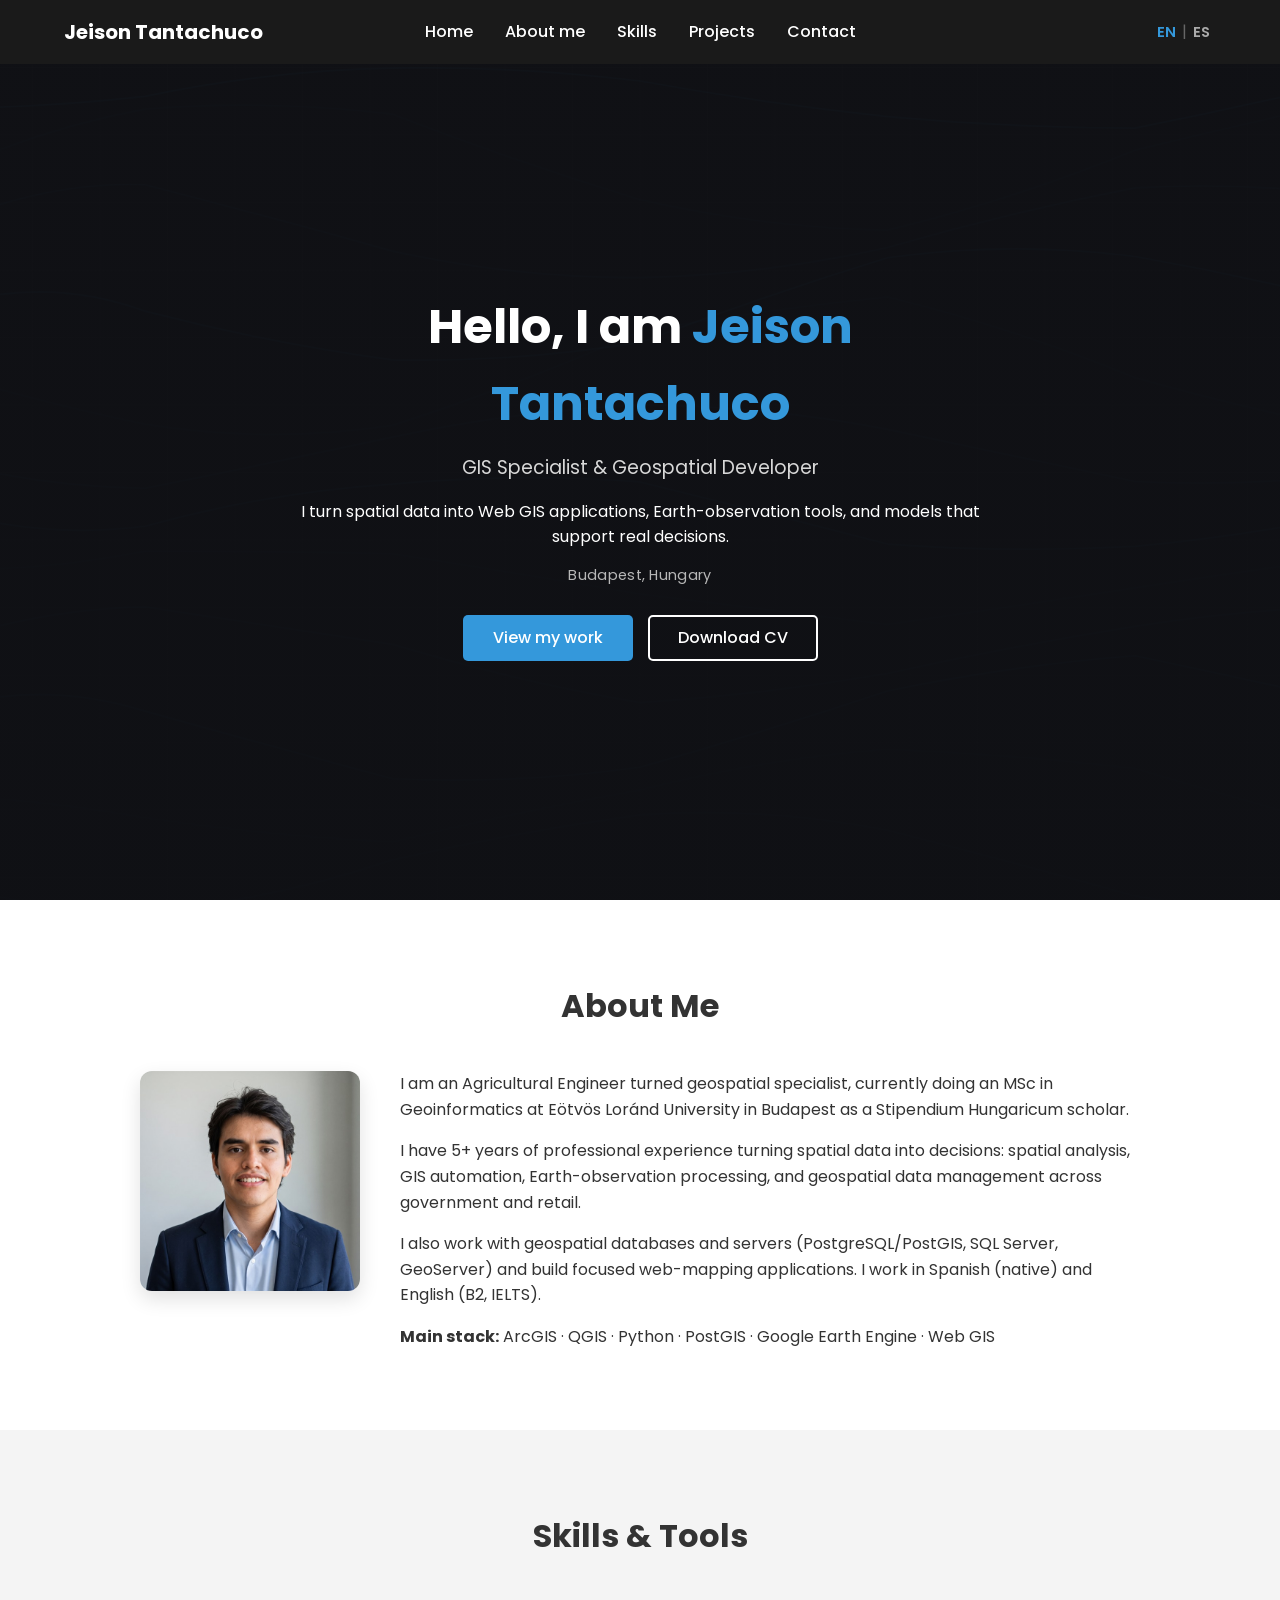
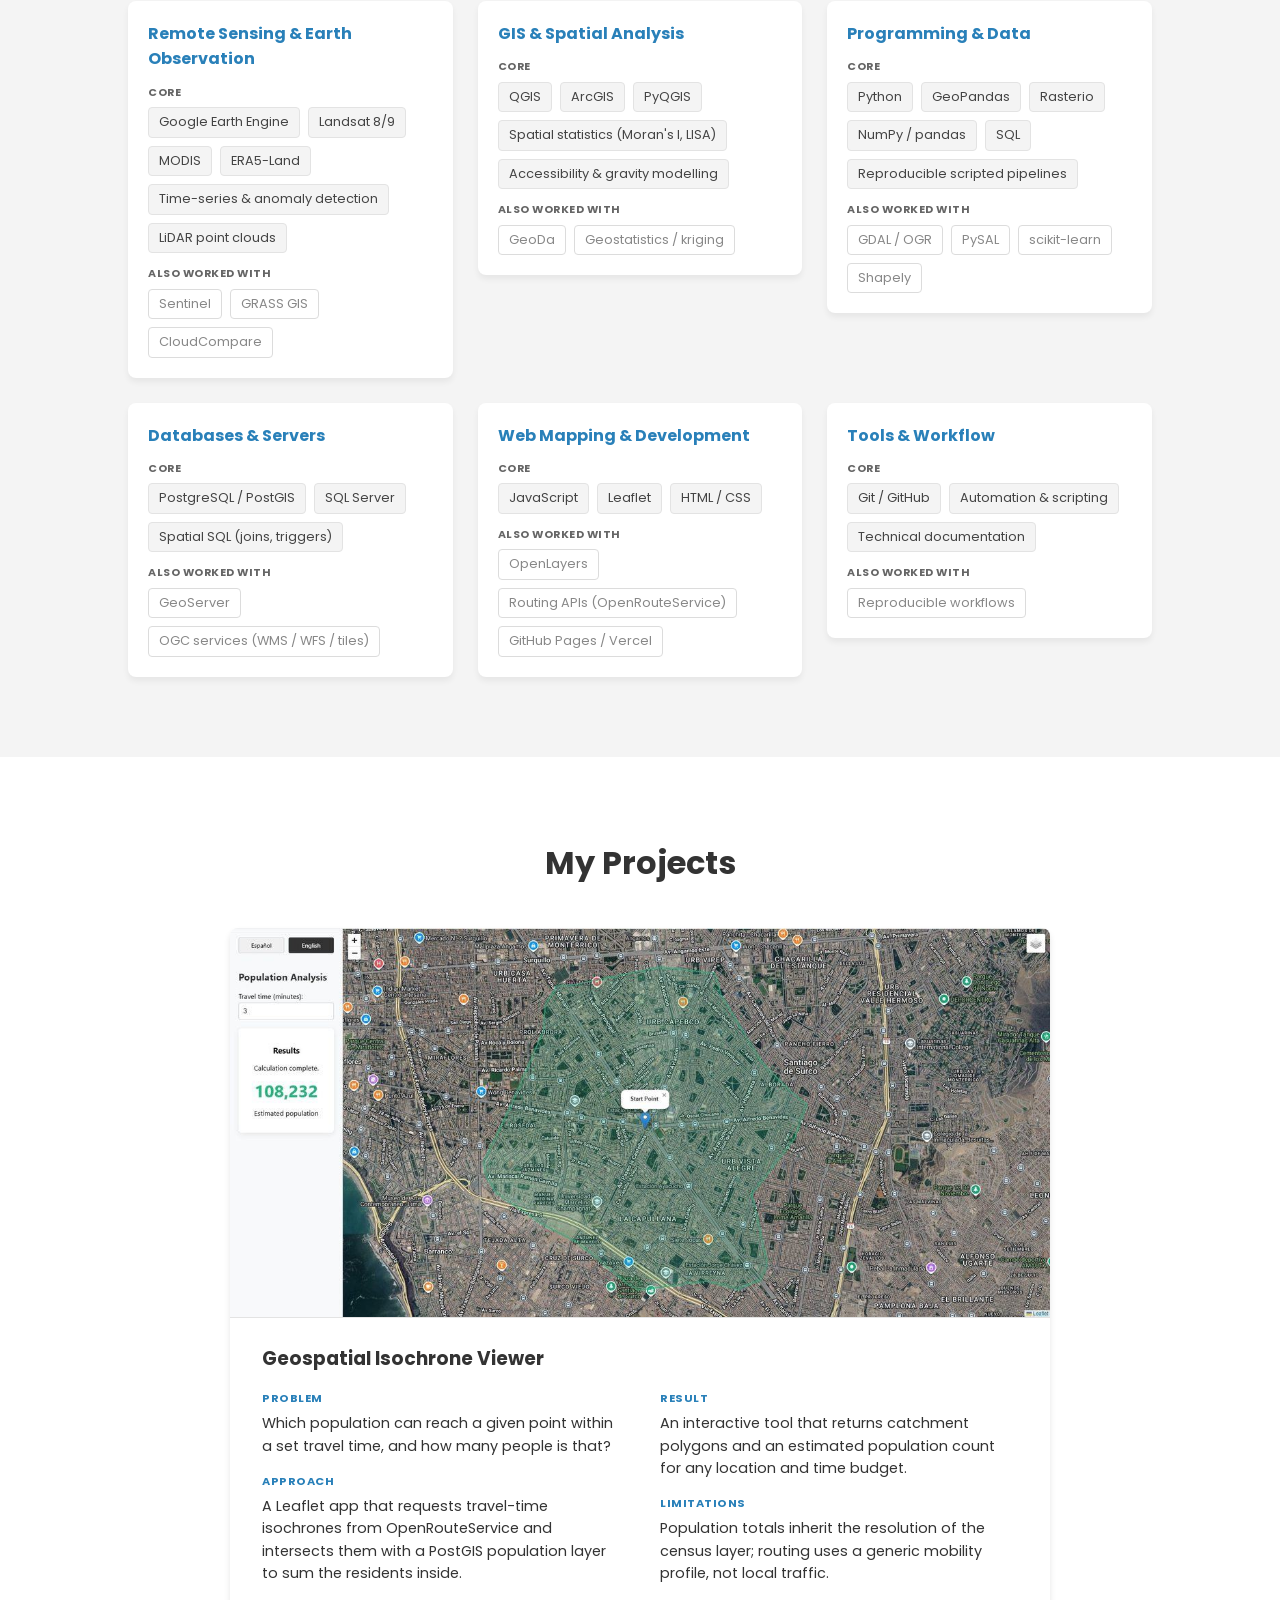
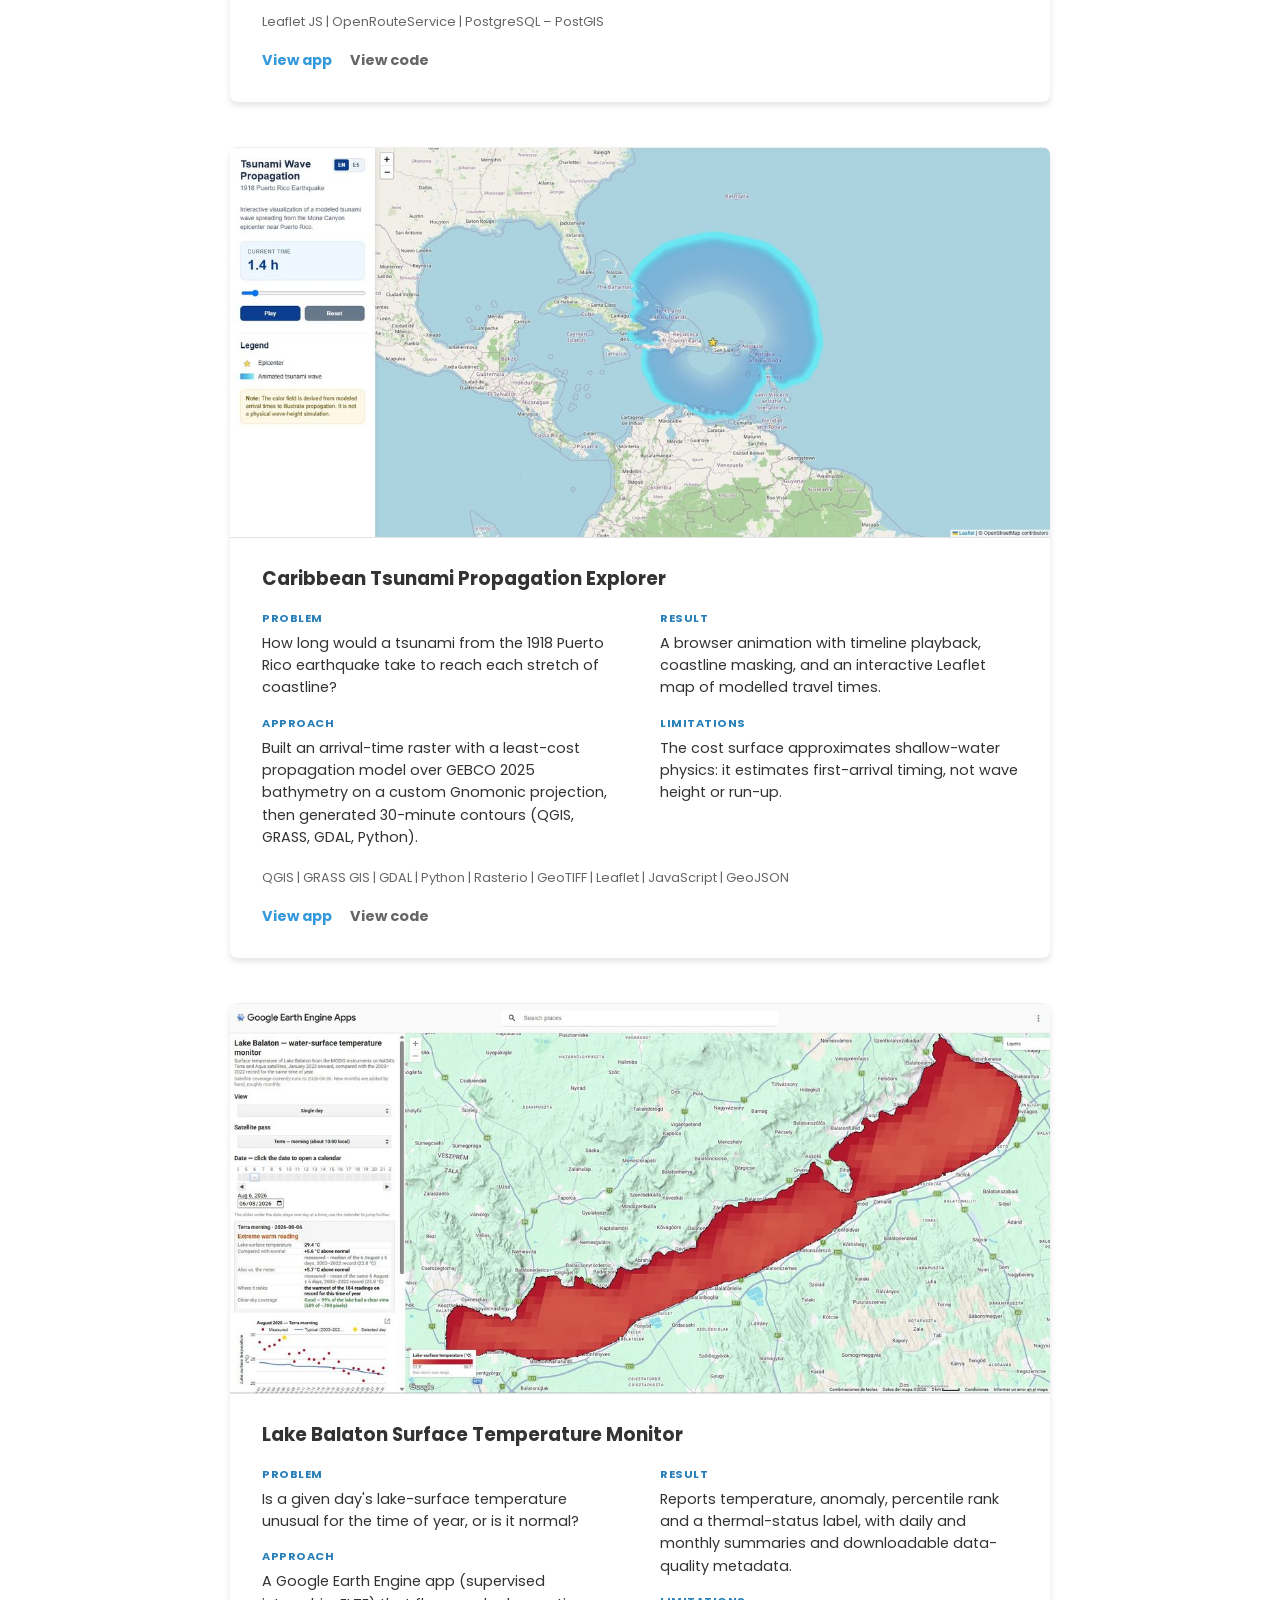
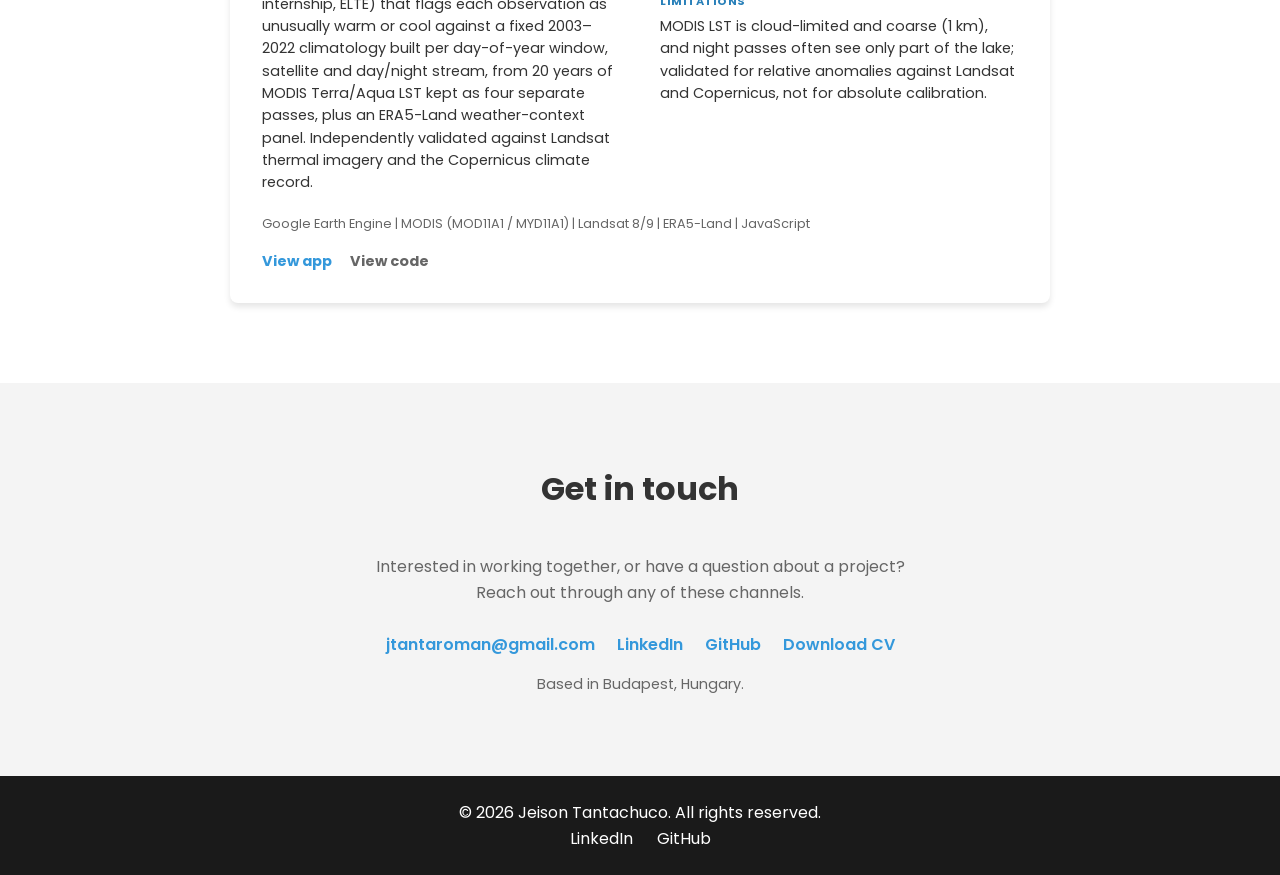
==== commit 7fce4927: "Add Spanish CV and language-aware CV download links The Download CV buttons now serve the Spanish PD" ====
--- a/index.html
+++ b/index.html
@@ -105,7 +105,9 @@
                 </a>
                 <a
                     href="jeisontantachuco_cv.pdf"
-                    class="btn btn-outline"
+                    class="btn btn-outline cv-link"
+                    data-cv-en="jeisontantachuco_cv.pdf"
+                    data-cv-es="jeisontantachuco_cv_es.pdf"
                     target="_blank"
                     rel="noopener noreferrer"
                     download
@@ -559,6 +561,9 @@
             </a>
             <a
                 href="jeisontantachuco_cv.pdf"
+                class="cv-link"
+                data-cv-en="jeisontantachuco_cv.pdf"
+                data-cv-es="jeisontantachuco_cv_es.pdf"
                 target="_blank"
                 rel="noopener noreferrer"
                 download
